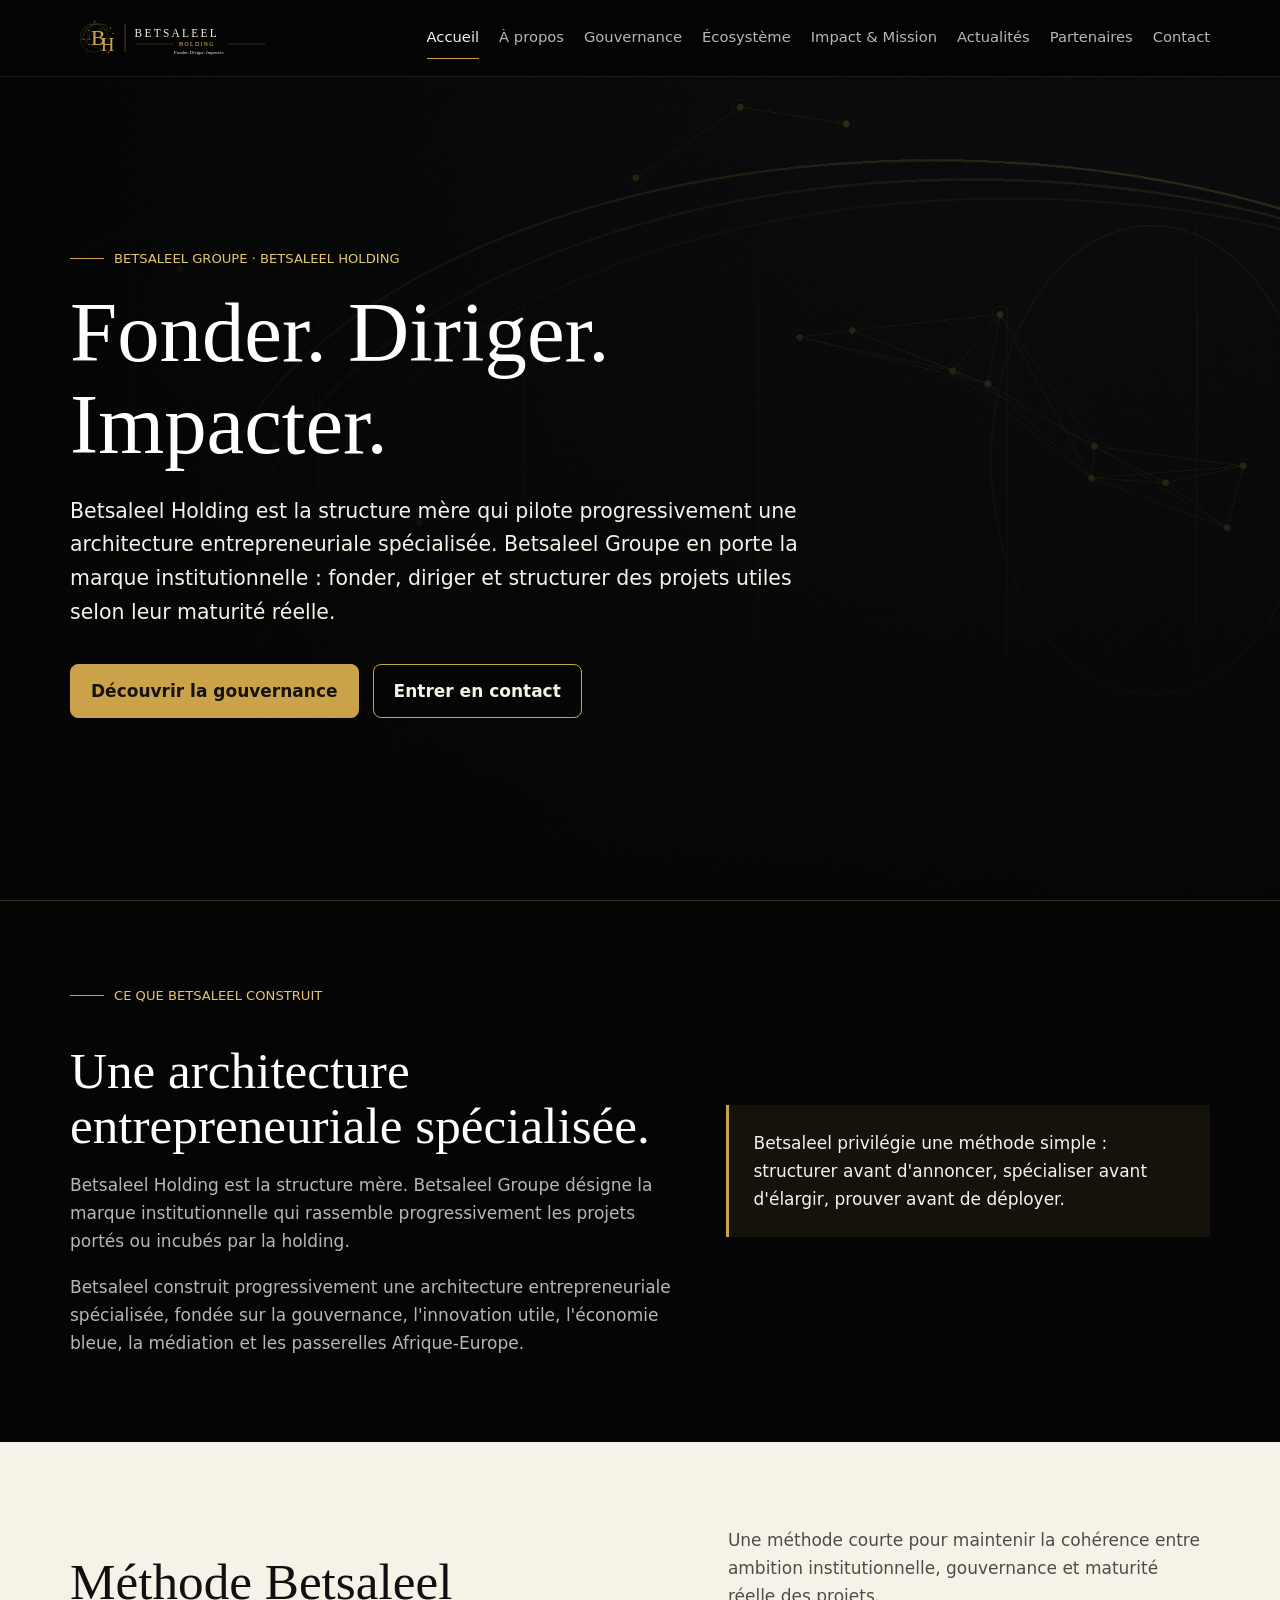
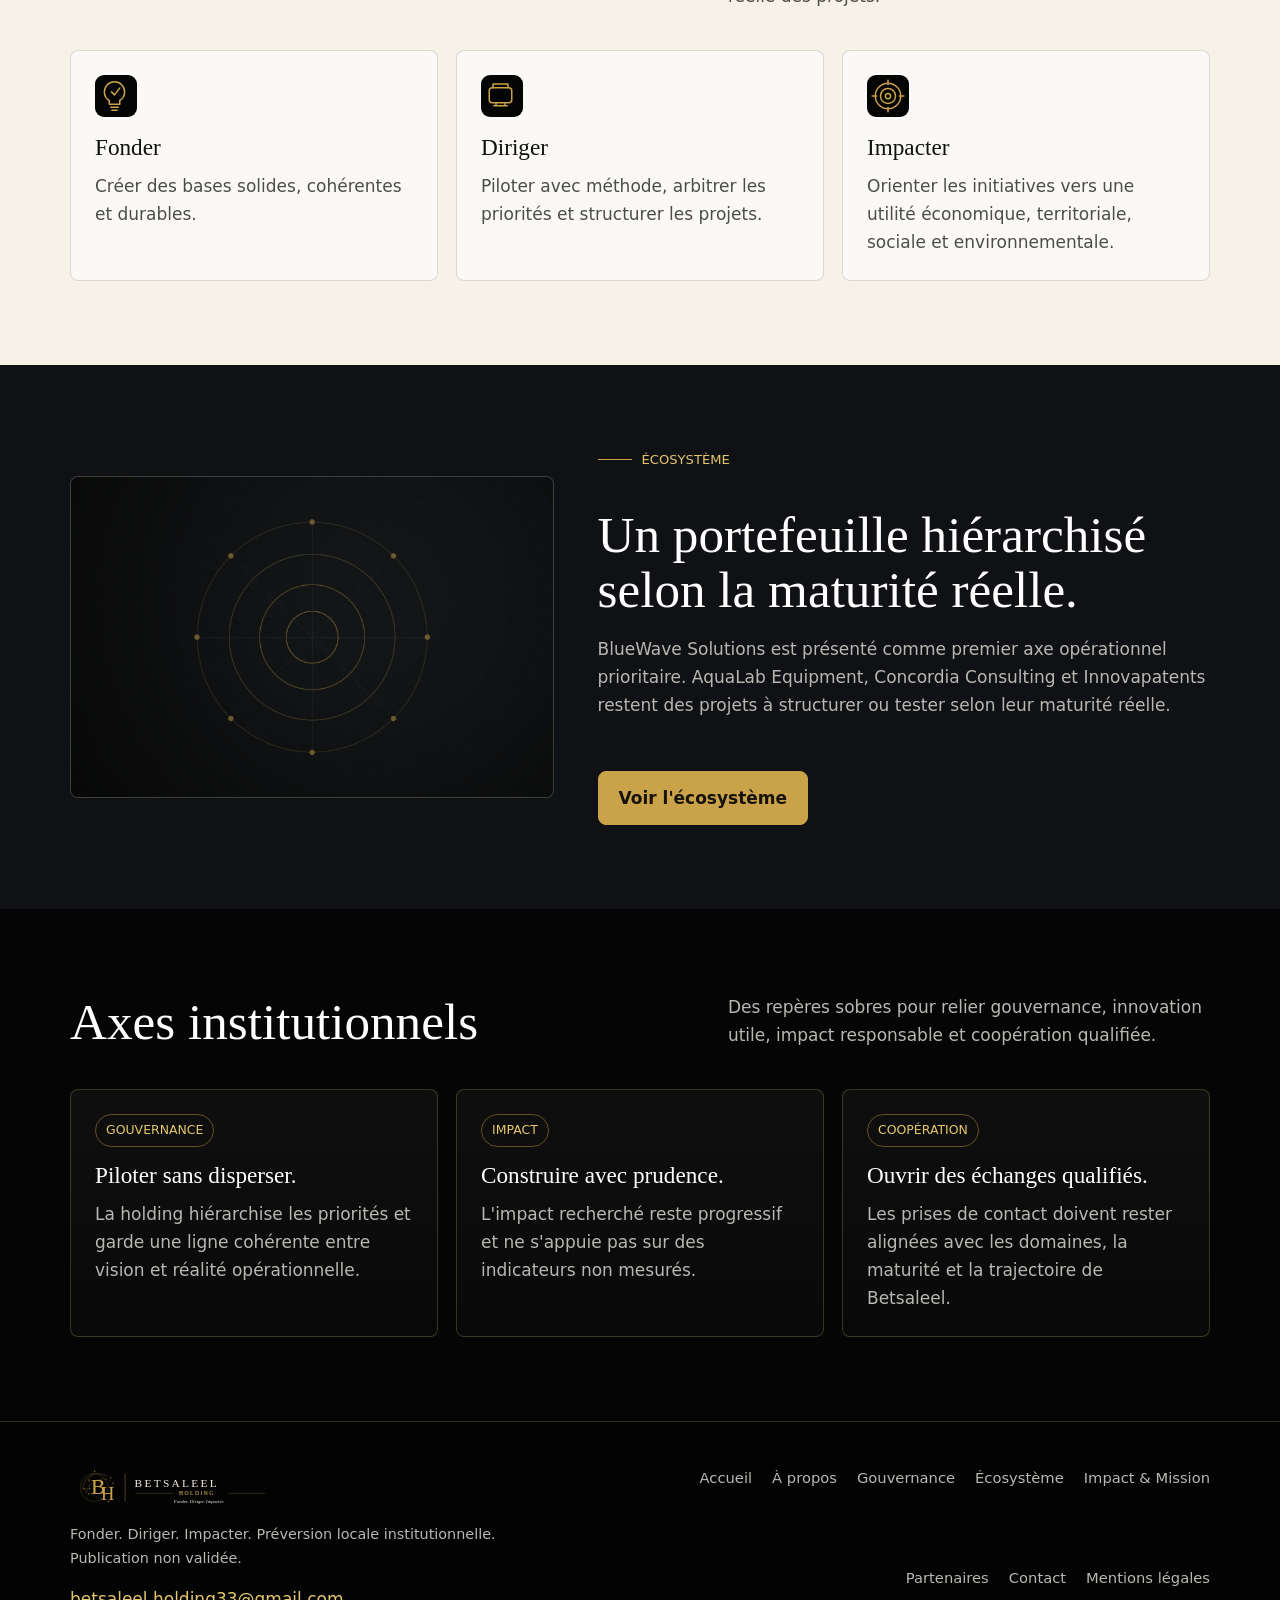
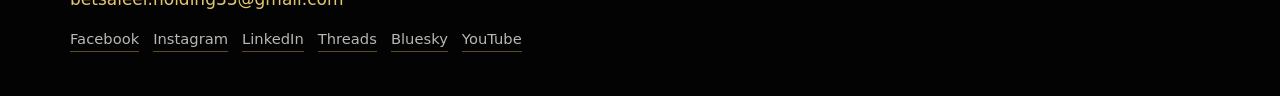
==== index.html @ 2a0a74dc "Enhance Betsaleel institutional method and governance" ====
<!doctype html>
<html lang="fr">
<head>
  <meta charset="utf-8">
  <meta name="viewport" content="width=device-width, initial-scale=1">
  <meta name="robots" content="noindex, nofollow">
  <meta name="description" content="Betsaleel Groupe est une architecture entrepreneuriale en structuration, portee par Betsaleel Holding, autour de l'innovation, de la gouvernance, de l'economie bleue et de l'impact durable.">
  <title>Betsaleel Groupe & Holding | Fonder. Diriger. Impacter.</title>
  <link rel="icon" href="favicon.ico" sizes="any">
  <link rel="icon" type="image/png" sizes="32x32" href="assets/img/brand/favicon-32.png">
  <link rel="icon" type="image/png" sizes="48x48" href="assets/img/brand/favicon-48.png">
  <link rel="apple-touch-icon" href="assets/img/brand/apple-touch-icon.png">
  <meta property="og:type" content="website">
  <meta property="og:title" content="Betsaleel Groupe & Holding | Fonder. Diriger. Impacter.">
  <meta property="og:description" content="Betsaleel Groupe est une architecture entrepreneuriale en structuration, portee par Betsaleel Holding, autour de l'innovation, de la gouvernance, de l'economie bleue et de l'impact durable.">
  <meta property="og:image" content="assets/img/brand/og-image-betsaleel.png">
  <link rel="stylesheet" href="assets/css/style.css">
</head>
<body>
  <header class="site-header">
    <div class="nav-shell">
      <a class="brand brand-image" href="index.html" aria-label="Accueil Betsaleel Holding">
        <img class="brand-logo" src="assets/img/brand/betsaleel-logo-horizontal.svg" alt="Betsaleel Holding">
      </a>
      <button class="nav-toggle" type="button" aria-expanded="false" aria-controls="site-nav" aria-label="Ouvrir la navigation"><span></span></button>
      <nav class="site-nav" id="site-nav" aria-label="Navigation principale">
        <a href="index.html" aria-current="page">Accueil</a>
        <a href="a-propos.html">À propos</a>
        <a href="gouvernance.html">Gouvernance</a>
        <a href="ecosysteme.html">Écosystème</a>
        <a href="impact-mission.html">Impact & Mission</a>
        <a href="actualites.html">Actualités</a>
        <a href="partenaires.html">Partenaires</a>
        <a href="contact.html">Contact</a>
      </nav>
    </div>
  </header>

  <main>
    <section class="hero" style="--hero-image: url('../img/betsaleel_hero_institutionnel.png');">
      <div class="hero-inner">
        <p class="eyebrow">Betsaleel Groupe · Betsaleel Holding</p>
        <h1>Fonder. Diriger. Impacter.</h1>
        <p class="lead">Betsaleel Holding est la structure mère qui pilote progressivement une architecture entrepreneuriale spécialisée. Betsaleel Groupe en porte la marque institutionnelle : fonder, diriger et structurer des projets utiles selon leur maturité réelle.</p>
        <div class="actions">
          <a class="button" href="gouvernance.html">Découvrir la gouvernance</a>
          <a class="button secondary" href="contact.html">Entrer en contact</a>
        </div>
      </div>
    </section>

    <section class="section">
      <div class="section-inner split">
        <div class="stack">
          <p class="eyebrow">Ce que Betsaleel construit</p>
          <h2>Une architecture entrepreneuriale spécialisée.</h2>
          <p class="muted">Betsaleel Holding est la structure mère. Betsaleel Groupe désigne la marque institutionnelle qui rassemble progressivement les projets portés ou incubés par la holding.</p>
          <p class="muted">Betsaleel construit progressivement une architecture entrepreneuriale spécialisée, fondée sur la gouvernance, l'innovation utile, l'économie bleue, la médiation et les passerelles Afrique-Europe.</p>
        </div>
        <div class="callout">
          <p>Betsaleel privilégie une méthode simple : structurer avant d'annoncer, spécialiser avant d'élargir, prouver avant de déployer.</p>
        </div>
      </div>
    </section>

    <section class="section light">
      <div class="section-inner">
        <div class="section-head">
          <h2>Méthode Betsaleel</h2>
          <p>Une méthode courte pour maintenir la cohérence entre ambition institutionnelle, gouvernance et maturité réelle des projets.</p>
        </div>
        <div class="grid three">
          <article class="card"><img class="icon" src="assets/img/icons/icone_innovation.svg" alt=""><h3>Fonder</h3><p class="muted">Créer des bases solides, cohérentes et durables.</p></article>
          <article class="card"><img class="icon" src="assets/img/icons/icone_holding_gouvernance.svg" alt=""><h3>Diriger</h3><p class="muted">Piloter avec méthode, arbitrer les priorités et structurer les projets.</p></article>
          <article class="card"><img class="icon" src="assets/img/icons/icone_impact.svg" alt=""><h3>Impacter</h3><p class="muted">Orienter les initiatives vers une utilité économique, territoriale, sociale et environnementale.</p></article>
        </div>
      </div>
    </section>

    <section class="section alt">
      <div class="section-inner split reverse">
        <div class="visual">
          <img src="assets/img/betsaleel_ecosysteme_abstrait_01.png" alt="Composition abstraite evoquant un ecosysteme de projets en structuration">
        </div>
        <div class="stack">
          <p class="eyebrow">Écosystème</p>
          <h2>Un portefeuille hiérarchisé selon la maturité réelle.</h2>
          <p class="muted">BlueWave Solutions est présenté comme premier axe opérationnel prioritaire. AquaLab Equipment, Concordia Consulting et Innovapatents restent des projets à structurer ou tester selon leur maturité réelle.</p>
          <div class="actions">
            <a class="button" href="ecosysteme.html">Voir l'écosystème</a>
          </div>
        </div>
      </div>
    </section>

    <section class="section">
      <div class="section-inner">
        <div class="section-head">
          <h2>Axes institutionnels</h2>
          <p>Des repères sobres pour relier gouvernance, innovation utile, impact responsable et coopération qualifiée.</p>
        </div>
        <div class="grid three">
          <article class="status-card">
            <span class="status">Gouvernance</span>
            <h3>Piloter sans disperser.</h3>
            <p class="muted">La holding hiérarchise les priorités et garde une ligne cohérente entre vision et réalité opérationnelle.</p>
          </article>
          <article class="status-card">
            <span class="status">Impact</span>
            <h3>Construire avec prudence.</h3>
            <p class="muted">L'impact recherché reste progressif et ne s'appuie pas sur des indicateurs non mesurés.</p>
          </article>
          <article class="status-card">
            <span class="status">Coopération</span>
            <h3>Ouvrir des échanges qualifiés.</h3>
            <p class="muted">Les prises de contact doivent rester alignées avec les domaines, la maturité et la trajectoire de Betsaleel.</p>
          </article>
        </div>
      </div>
    </section>
  </main>

  <footer class="site-footer">
    <div class="footer-inner">
      <div class="footer-identity">
        <div class="brand brand-image">
          <img class="brand-logo" src="assets/img/brand/betsaleel-logo-horizontal.svg" alt="Betsaleel Holding">
        </div>
        <p class="small">Fonder. Diriger. Impacter. Préversion locale institutionnelle. Publication non validée.</p>
        <p class="footer-email"><a href="mailto:betsaleel.holding33@gmail.com">betsaleel.holding33@gmail.com</a></p>
        <nav class="social-links" aria-label="Réseaux sociaux Betsaleel Holding">
          <a href="https://www.facebook.com/profile.php?id=61575906321228" target="_blank" rel="noopener noreferrer">Facebook</a>
          <a href="https://www.instagram.com/betsaleel.holding/" target="_blank" rel="noopener noreferrer">Instagram</a>
          <a href="https://www.linkedin.com/in/betsaleel-holding-5149a2362/" target="_blank" rel="noopener noreferrer">LinkedIn</a>
          <a href="https://www.threads.com/@betsaleel.holding" target="_blank" rel="noopener noreferrer">Threads</a>
          <a href="https://bsky.app/profile/betsaleelholding33.bsky.social" target="_blank" rel="noopener noreferrer">Bluesky</a>
          <a href="https://www.youtube.com/@BETSALEELHOLDING" target="_blank" rel="noopener noreferrer">YouTube</a>
        </nav>
      </div>
      <nav class="footer-links" aria-label="Navigation de pied de page">
        <a href="index.html">Accueil</a>
        <a href="a-propos.html">À propos</a>
        <a href="gouvernance.html">Gouvernance</a>
        <a href="ecosysteme.html">Écosystème</a>
        <a href="impact-mission.html">Impact & Mission</a>
        <a href="partenaires.html">Partenaires</a>
        <a href="contact.html">Contact</a>
        <a href="mentions-legales.html">Mentions légales</a>
      </nav>
    </div>
  </footer>
  <script src="assets/js/main.js"></script>
</body>
</html>
---- assets/css/style.css ----
:root {
  --black: #050505;
  --graphite: #101114;
  --graphite-soft: #17191d;
  --gold: #c9a24a;
  --gold-light: #e3c66d;
  --ivory: #f7f2e8;
  --white: #ffffff;
  --silver: #b7b8b2;
  --sand: #d8c79a;
  --blue-night: #0e1a2a;
  --blue-sea: #12314a;
  --line: rgba(227, 198, 109, 0.22);
  --max: 1180px;
  --radius: 8px;
}

*,
*::before,
*::after {
  box-sizing: border-box;
}

html {
  scroll-behavior: smooth;
  width: 100%;
  max-width: 100%;
}

body {
  margin: 0;
  width: 100%;
  max-width: 100%;
  background: var(--black);
  color: var(--ivory);
  font-family: Inter, ui-sans-serif, system-ui, -apple-system, BlinkMacSystemFont, "Segoe UI", sans-serif;
  font-size: 17px;
  line-height: 1.65;
}

img {
  display: block;
  max-width: 100%;
}

a {
  color: inherit;
  text-decoration: none;
}

a:focus-visible,
button:focus-visible {
  outline: 2px solid var(--gold-light);
  outline-offset: 4px;
}

.site-header {
  position: sticky;
  top: 0;
  z-index: 20;
  border-bottom: 1px solid rgba(247, 242, 232, 0.1);
  background: rgba(5, 5, 5, 0.9);
  backdrop-filter: blur(18px);
}

.nav-shell {
  width: min(var(--max), 100%);
  min-height: 76px;
  margin: 0 auto;
  padding-inline: 20px;
  display: flex;
  align-items: center;
  justify-content: space-between;
  gap: 22px;
}

.brand {
  display: inline-flex;
  align-items: center;
  gap: 10px;
  min-width: 178px;
}

.brand-image {
  min-width: 210px;
}

.brand-logo {
  width: min(228px, 52vw);
  height: auto;
  max-height: 58px;
  object-fit: contain;
}

.brand strong {
  font-family: Georgia, "Times New Roman", serif;
  color: var(--white);
  font-size: 1.18rem;
  line-height: 1.1;
}

.brand span {
  color: var(--gold-light);
  font-size: 0.72rem;
  letter-spacing: 0;
  text-transform: uppercase;
}

.site-nav {
  display: flex;
  align-items: center;
  justify-content: flex-end;
  gap: 20px;
  min-width: 0;
  color: var(--silver);
  font-size: 0.92rem;
}

.site-nav a {
  padding: 8px 0;
  border-bottom: 1px solid transparent;
}

.site-nav a:hover,
.site-nav a[aria-current="page"] {
  color: var(--ivory);
  border-color: var(--gold);
}

.nav-toggle {
  display: none;
  width: 42px;
  height: 42px;
  border: 1px solid var(--line);
  border-radius: var(--radius);
  background: var(--graphite);
  color: var(--ivory);
  cursor: pointer;
}

.nav-toggle span,
.nav-toggle::before,
.nav-toggle::after {
  content: "";
  display: block;
  width: 18px;
  height: 2px;
  margin: 4px auto;
  background: var(--gold-light);
}

.hero {
  position: relative;
  min-height: calc(100svh - 76px);
  display: grid;
  align-items: center;
  overflow: hidden;
  border-bottom: 1px solid var(--line);
}

.hero::before {
  content: "";
  position: absolute;
  inset: 0;
  background:
    linear-gradient(90deg, rgba(5, 5, 5, 0.92), rgba(5, 5, 5, 0.58), rgba(5, 5, 5, 0.28)),
    linear-gradient(180deg, rgba(5, 5, 5, 0.2), rgba(5, 5, 5, 0.88)),
    var(--hero-image, none) center / cover no-repeat;
}

.hero-inner,
.page-hero-inner,
.section-inner {
  width: min(var(--max), 100%);
  margin: 0 auto;
  padding-inline: 20px;
  min-width: 0;
}

.hero-inner {
  position: relative;
  z-index: 1;
  padding: 84px 20px 104px;
}

.eyebrow {
  display: inline-flex;
  align-items: center;
  gap: 10px;
  margin: 0 0 18px;
  color: var(--gold-light);
  font-size: 0.82rem;
  text-transform: uppercase;
}

.eyebrow::before {
  content: "";
  width: 34px;
  height: 1px;
  background: var(--gold);
}

h1,
h2,
h3 {
  margin: 0;
  font-family: Georgia, "Times New Roman", serif;
  font-weight: 500;
  line-height: 1.08;
  color: var(--white);
  overflow-wrap: break-word;
}

h1 {
  max-width: 850px;
  font-size: clamp(2.6rem, 7vw, 5.3rem);
}

h2 {
  font-size: clamp(2rem, 4vw, 3.3rem);
}

h3 {
  font-size: 1.45rem;
}

p {
  margin: 0;
  overflow-wrap: break-word;
}

.lead {
  max-width: 760px;
  margin-top: 24px;
  color: var(--ivory);
  font-size: clamp(1.06rem, 2vw, 1.28rem);
}

.muted {
  color: var(--silver);
}

.actions {
  display: flex;
  flex-wrap: wrap;
  gap: 14px;
  margin-top: 34px;
  min-width: 0;
  max-width: 100%;
}

.button {
  display: inline-flex;
  align-items: center;
  justify-content: center;
  min-height: 48px;
  padding: 12px 20px;
  border: 1px solid var(--gold);
  border-radius: var(--radius);
  background: var(--gold);
  color: #17130a;
  font-weight: 700;
  text-align: center;
  overflow-wrap: anywhere;
  transition: background-color 180ms ease, border-color 180ms ease, color 180ms ease, transform 180ms ease;
}

.button.secondary {
  background: rgba(5, 5, 5, 0.42);
  color: var(--ivory);
}

.button:hover {
  border-color: var(--gold-light);
  background: var(--gold-light);
  color: #17130a;
  transform: translateY(-1px);
}

.page-hero {
  position: relative;
  overflow: hidden;
  border-bottom: 1px solid var(--line);
  background:
    linear-gradient(120deg, rgba(5, 5, 5, 0.95), rgba(14, 26, 42, 0.78)),
    var(--page-image, url("../img/betsaleel_texture_noir_or.png")) center / cover no-repeat;
}

.page-hero-inner {
  padding: 88px 20px 74px;
}

.page-hero .lead {
  max-width: 840px;
}

.section {
  padding: 84px 0;
}

.section.alt {
  background: var(--graphite);
}

.section.light {
  background: var(--ivory);
  color: #161616;
}

.section.light h2,
.section.light h3 {
  color: #101010;
}

.section.light .muted {
  color: #4d4d48;
}

.section-head {
  display: grid;
  grid-template-columns: minmax(0, 0.9fr) minmax(260px, 0.7fr);
  gap: 38px;
  align-items: end;
  margin-bottom: 40px;
  min-width: 0;
}

.section-head p {
  color: var(--silver);
}

.section.light .section-head p {
  color: #4d4d48;
}

.grid {
  display: grid;
  gap: 18px;
  min-width: 0;
}

.grid.three {
  grid-template-columns: repeat(3, minmax(0, 1fr));
}

.grid.two {
  grid-template-columns: repeat(2, minmax(0, 1fr));
}

.card,
.status-card {
  min-height: 100%;
  min-width: 0;
  border: 1px solid var(--line);
  border-radius: var(--radius);
  background: linear-gradient(180deg, rgba(255, 255, 255, 0.045), rgba(255, 255, 255, 0.018));
  padding: 24px;
  transition: border-color 180ms ease, transform 180ms ease, background-color 180ms ease;
}

.card:hover,
.status-card:hover {
  border-color: rgba(227, 198, 109, 0.42);
  transform: translateY(-2px);
}

.section.light .card,
.section.light .status-card {
  border-color: rgba(16, 16, 16, 0.14);
  background: rgba(255, 255, 255, 0.55);
}

.card img.icon {
  width: 42px;
  height: 42px;
  margin-bottom: 18px;
}

.card h3,
.status-card h3 {
  margin-bottom: 12px;
}

.status {
  display: inline-flex;
  width: fit-content;
  margin-bottom: 16px;
  padding: 5px 10px;
  border: 1px solid rgba(201, 162, 74, 0.45);
  border-radius: 999px;
  color: var(--gold-light);
  font-size: 0.78rem;
  text-transform: uppercase;
}

.section.light .status {
  color: #5c4613;
  background: rgba(201, 162, 74, 0.14);
}

.split {
  display: grid;
  grid-template-columns: minmax(0, 0.95fr) minmax(320px, 0.75fr);
  gap: 44px;
  align-items: center;
  min-width: 0;
}

.split.reverse {
  grid-template-columns: minmax(320px, 0.75fr) minmax(0, 0.95fr);
}

.visual {
  overflow: hidden;
  min-width: 0;
  border: 1px solid var(--line);
  border-radius: var(--radius);
  background: var(--blue-night);
}

.visual img {
  width: 100%;
  min-height: 320px;
  object-fit: cover;
}

.stack {
  display: grid;
  gap: 18px;
  min-width: 0;
}

.list {
  display: grid;
  gap: 14px;
  margin: 24px 0 0;
  padding: 0;
  list-style: none;
}

.list li {
  position: relative;
  padding-left: 24px;
  color: var(--silver);
}

.section.light .list li {
  color: #4d4d48;
}

.list li::before {
  content: "";
  position: absolute;
  top: 0.72em;
  left: 0;
  width: 8px;
  height: 8px;
  border: 1px solid var(--gold);
  transform: rotate(45deg);
}

.process {
  display: flex;
  flex-wrap: wrap;
  gap: 10px;
  margin: 18px 0 0;
  padding: 0;
  list-style: none;
  counter-reset: process;
}

.process li {
  counter-increment: process;
  display: inline-flex;
  align-items: center;
  gap: 9px;
  min-width: 0;
  padding: 8px 12px;
  border: 1px solid var(--line);
  border-radius: var(--radius);
  color: var(--ivory);
  background: rgba(255, 255, 255, 0.035);
  font-size: 0.92rem;
}

.process li::before {
  content: counter(process, decimal-leading-zero);
  color: var(--gold-light);
  font-size: 0.72rem;
}

.section.light .process li {
  border-color: rgba(16, 16, 16, 0.14);
  color: #161616;
  background: rgba(255, 255, 255, 0.55);
}

.callout {
  min-width: 0;
  border-left: 3px solid var(--gold);
  background: rgba(201, 162, 74, 0.08);
  padding: 24px;
}

.site-footer {
  border-top: 1px solid var(--line);
  background: #030303;
}

.footer-inner {
  width: min(var(--max), 100%);
  margin: 0 auto;
  padding: 44px 20px;
  display: grid;
  grid-template-columns: minmax(280px, 0.82fr) minmax(260px, 1fr);
  gap: 32px;
}

.footer-identity {
  display: grid;
  gap: 14px;
  min-width: 0;
}

.footer-email a {
  color: var(--gold-light);
  overflow-wrap: anywhere;
}

.footer-links {
  display: flex;
  flex-wrap: wrap;
  gap: 14px 20px;
  justify-content: flex-end;
  min-width: 0;
  color: var(--silver);
  font-size: 0.92rem;
}

.footer-links a:hover {
  color: var(--gold-light);
}

.social-links,
.social-panel {
  display: flex;
  flex-wrap: wrap;
  gap: 10px 14px;
  min-width: 0;
  max-width: 100%;
}

.social-links a,
.social-panel a {
  border-bottom: 1px solid rgba(201, 162, 74, 0.45);
  color: var(--silver);
  font-size: 0.92rem;
}

.social-links a:hover,
.social-panel a:hover {
  color: var(--gold-light);
  border-color: var(--gold-light);
}

.social-panel {
  padding-top: 4px;
}

.social-panel a {
  padding: 8px 0;
}

.legal-content {
  display: grid;
  gap: 18px;
  min-width: 0;
}

.legal-content h2 {
  font-size: clamp(1.45rem, 2vw, 2rem);
  margin-bottom: 12px;
}

.legal-content a {
  color: #5c4613;
  text-decoration: underline;
  text-underline-offset: 4px;
  overflow-wrap: anywhere;
}

.small {
  color: var(--silver);
  font-size: 0.9rem;
}

@media (max-width: 980px) {
  .nav-toggle {
    display: block;
  }

  .site-nav {
    position: absolute;
    top: 76px;
    left: 0;
    right: 0;
    display: none;
    flex-direction: column;
    align-items: flex-start;
    gap: 0;
    padding: 12px 20px 22px;
    border-bottom: 1px solid var(--line);
    background: rgba(5, 5, 5, 0.98);
  }

  .site-nav.is-open {
    display: flex;
  }

  .site-nav a {
    width: 100%;
    padding: 11px 0;
  }

  .section-head,
  .split,
  .split.reverse,
  .footer-inner {
    grid-template-columns: 1fr;
  }

  .footer-links {
    justify-content: flex-start;
  }

  .grid.three,
  .grid.two {
    grid-template-columns: repeat(2, minmax(0, 1fr));
  }
}

@media (max-width: 640px) {
  body {
    font-size: 16px;
  }

  .nav-shell,
  .hero-inner,
  .page-hero-inner,
  .section-inner,
  .footer-inner {
    width: 100%;
    padding-inline: 14px;
  }

  .hero {
    min-height: auto;
  }

  .hero-inner {
    padding: 72px 14px 84px;
  }

  .page-hero-inner {
    padding: 62px 14px;
  }

  .section {
    padding: 58px 0;
  }

  .grid.three,
  .grid.two {
    grid-template-columns: 1fr;
  }

  .button {
    width: 100%;
    max-width: 100%;
  }

  .brand-image {
    min-width: 0;
  }

  .brand-logo {
    width: min(198px, 58vw);
  }

  .visual img {
    min-height: 230px;
  }
}
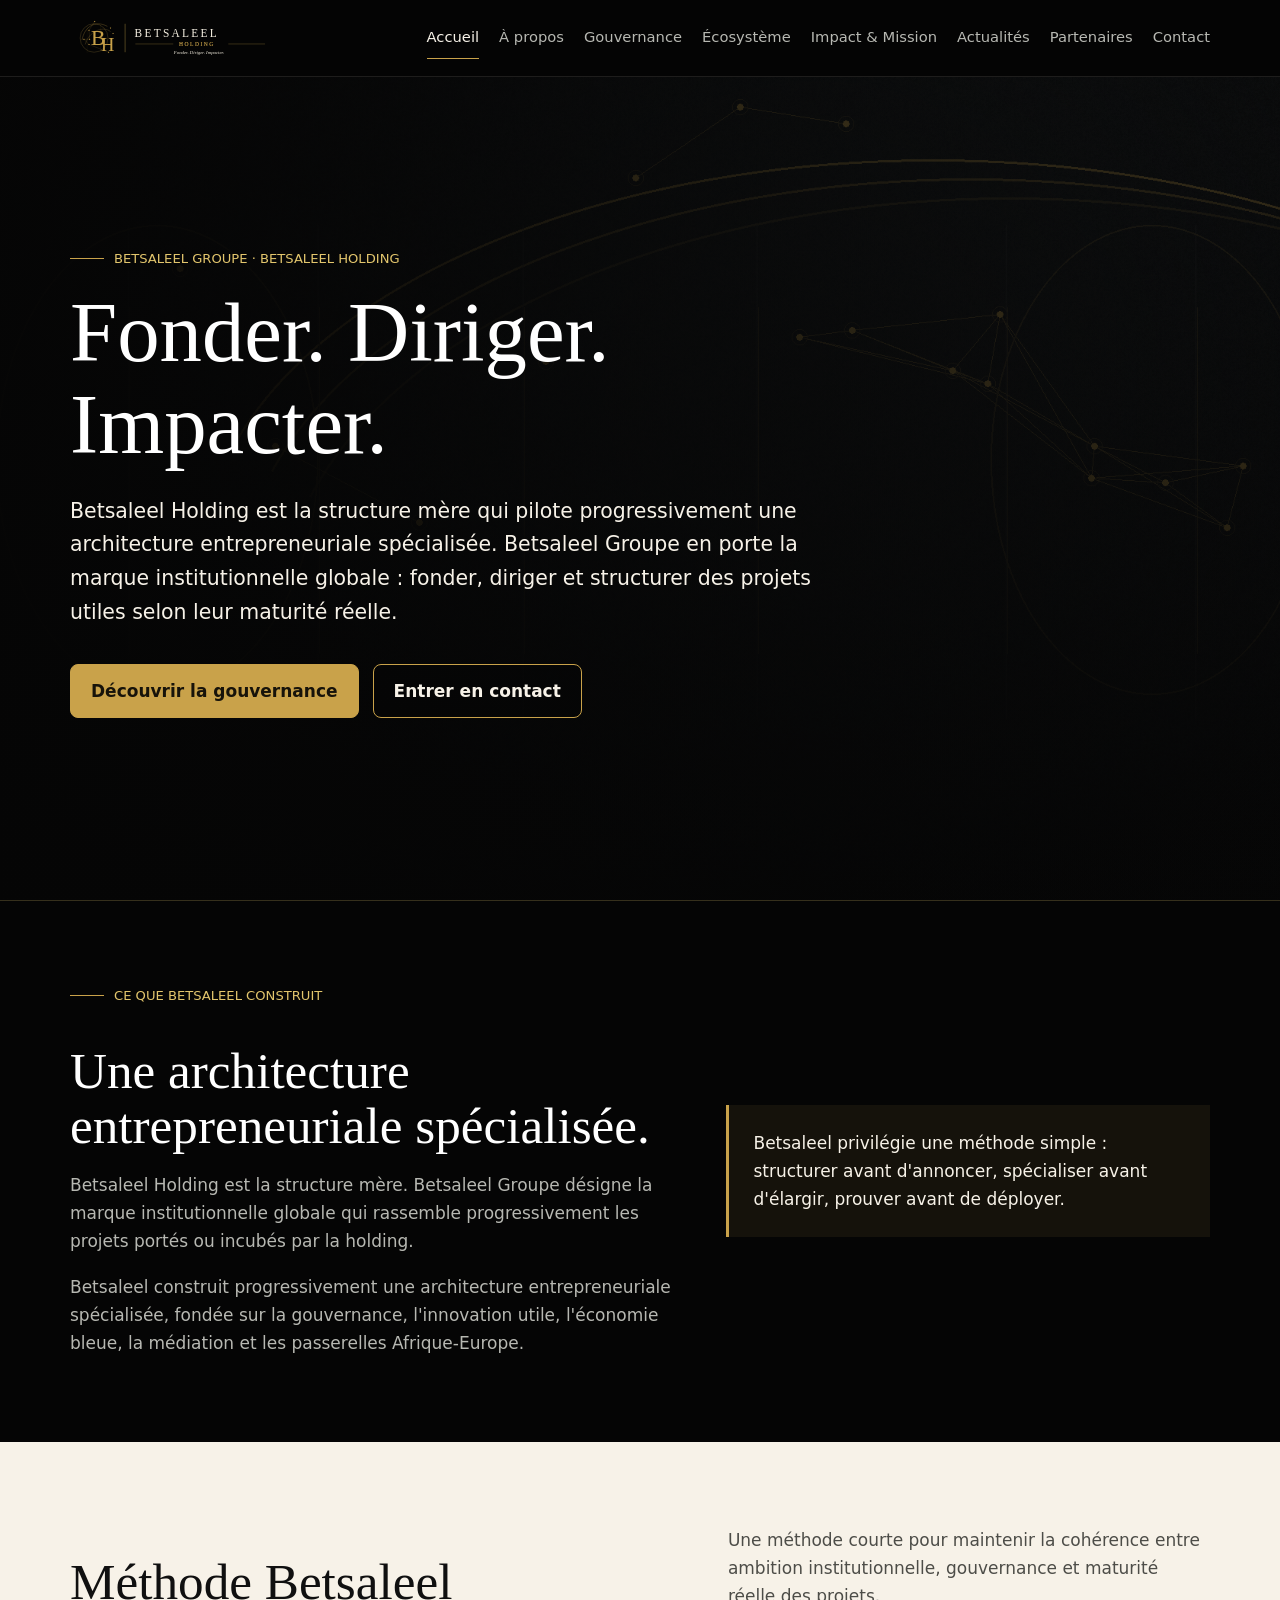
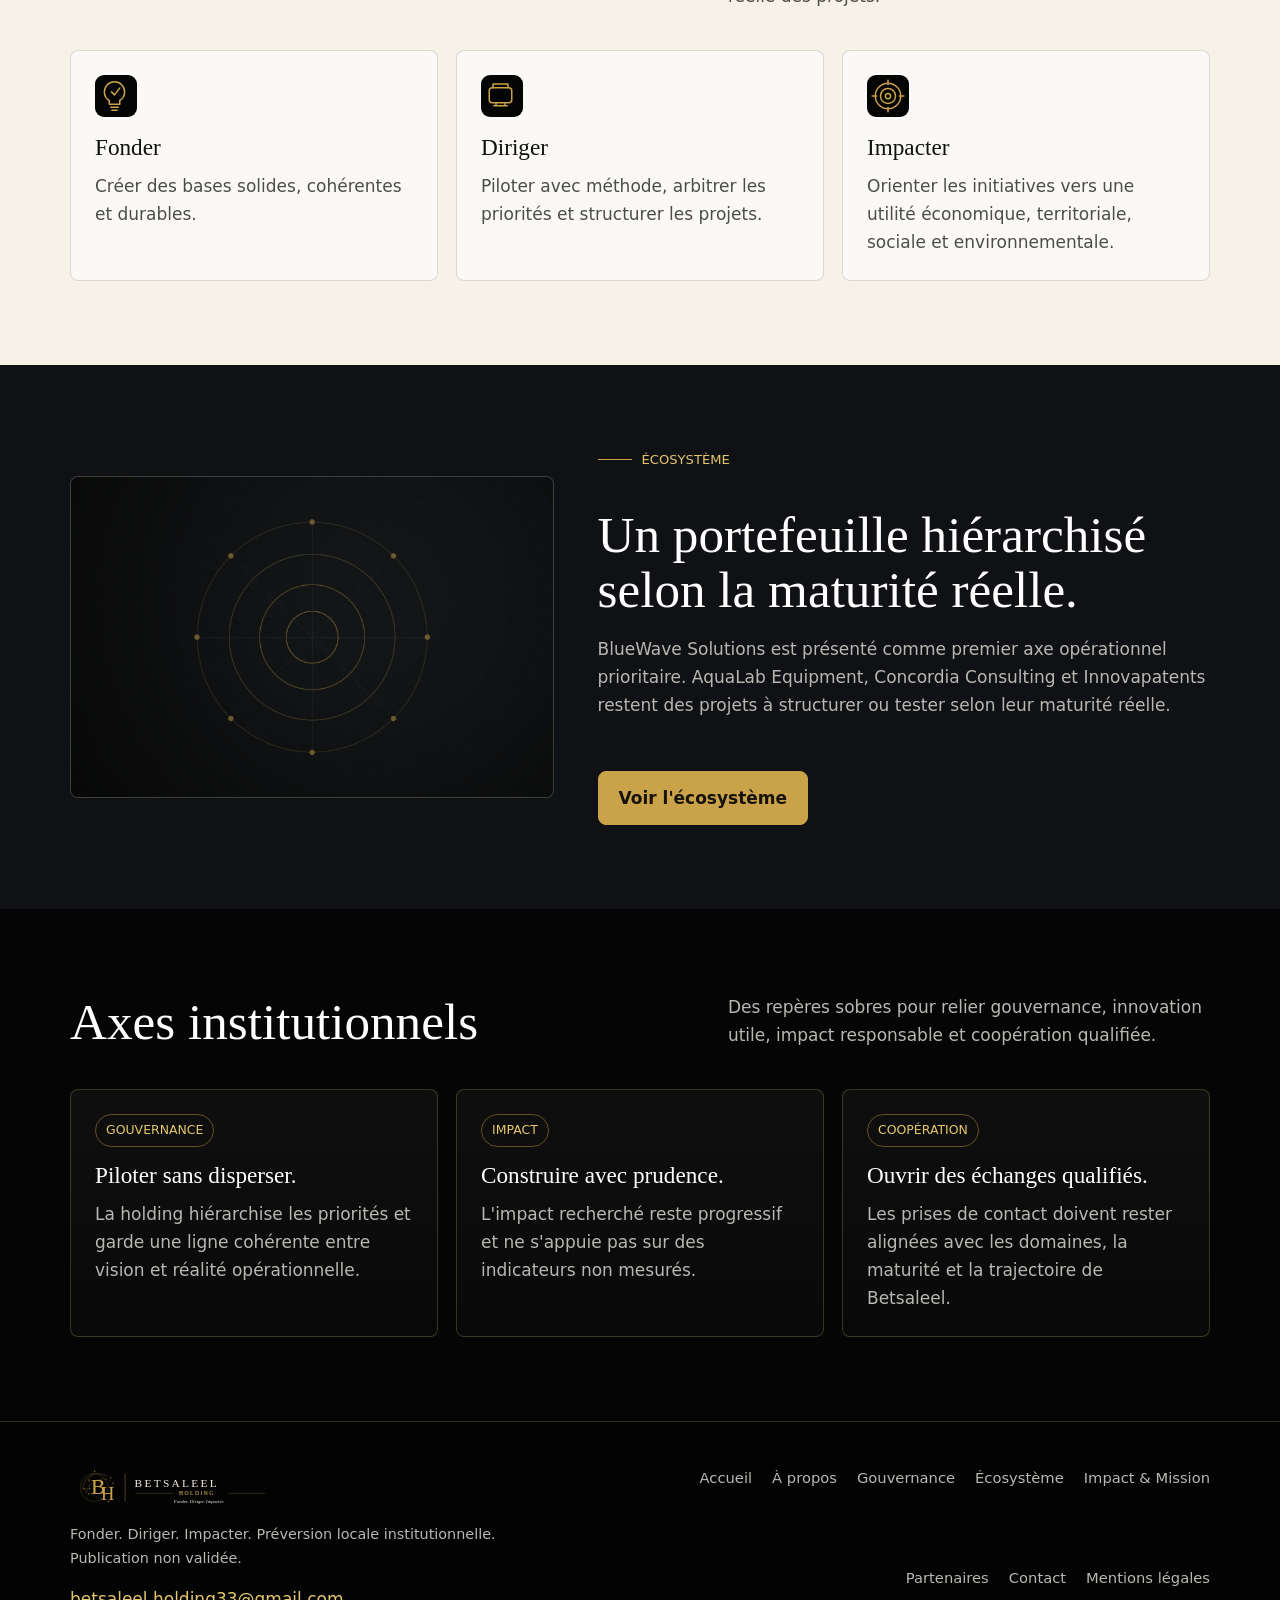
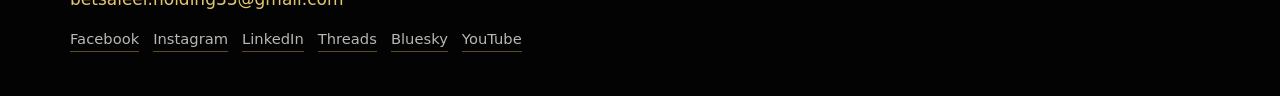
==== commit 4d725d92: "Align Betsaleel global institutional brand wording" ====
--- a/index.html
+++ b/index.html
@@ -41,7 +41,7 @@
       <div class="hero-inner">
         <p class="eyebrow">Betsaleel Groupe · Betsaleel Holding</p>
         <h1>Fonder. Diriger. Impacter.</h1>
-        <p class="lead">Betsaleel Holding est la structure mère qui pilote progressivement une architecture entrepreneuriale spécialisée. Betsaleel Groupe en porte la marque institutionnelle : fonder, diriger et structurer des projets utiles selon leur maturité réelle.</p>
+        <p class="lead">Betsaleel Holding est la structure mère qui pilote progressivement une architecture entrepreneuriale spécialisée. Betsaleel Groupe en porte la marque institutionnelle globale : fonder, diriger et structurer des projets utiles selon leur maturité réelle.</p>
         <div class="actions">
           <a class="button" href="gouvernance.html">Découvrir la gouvernance</a>
           <a class="button secondary" href="contact.html">Entrer en contact</a>
@@ -54,7 +54,7 @@
         <div class="stack">
           <p class="eyebrow">Ce que Betsaleel construit</p>
           <h2>Une architecture entrepreneuriale spécialisée.</h2>
-          <p class="muted">Betsaleel Holding est la structure mère. Betsaleel Groupe désigne la marque institutionnelle qui rassemble progressivement les projets portés ou incubés par la holding.</p>
+          <p class="muted">Betsaleel Holding est la structure mère. Betsaleel Groupe désigne la marque institutionnelle globale qui rassemble progressivement les projets portés ou incubés par la holding.</p>
           <p class="muted">Betsaleel construit progressivement une architecture entrepreneuriale spécialisée, fondée sur la gouvernance, l'innovation utile, l'économie bleue, la médiation et les passerelles Afrique-Europe.</p>
         </div>
         <div class="callout">
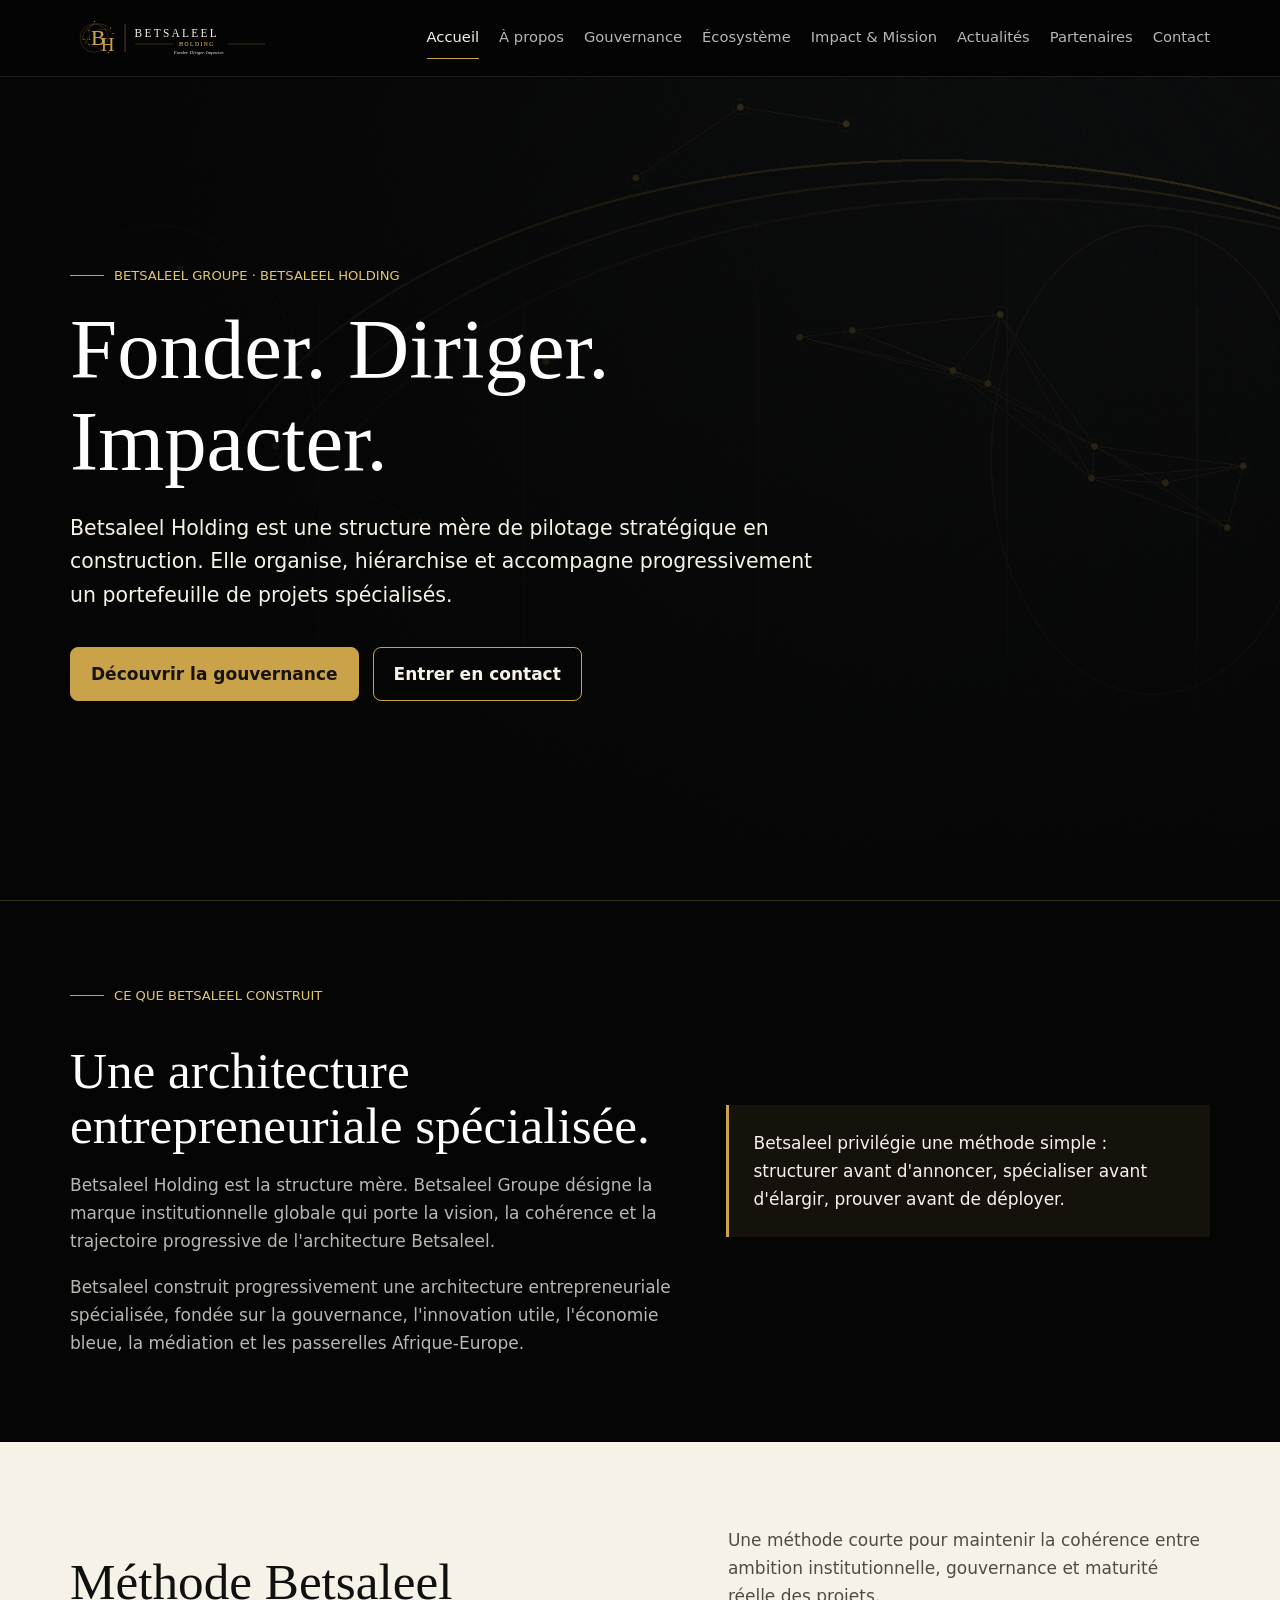
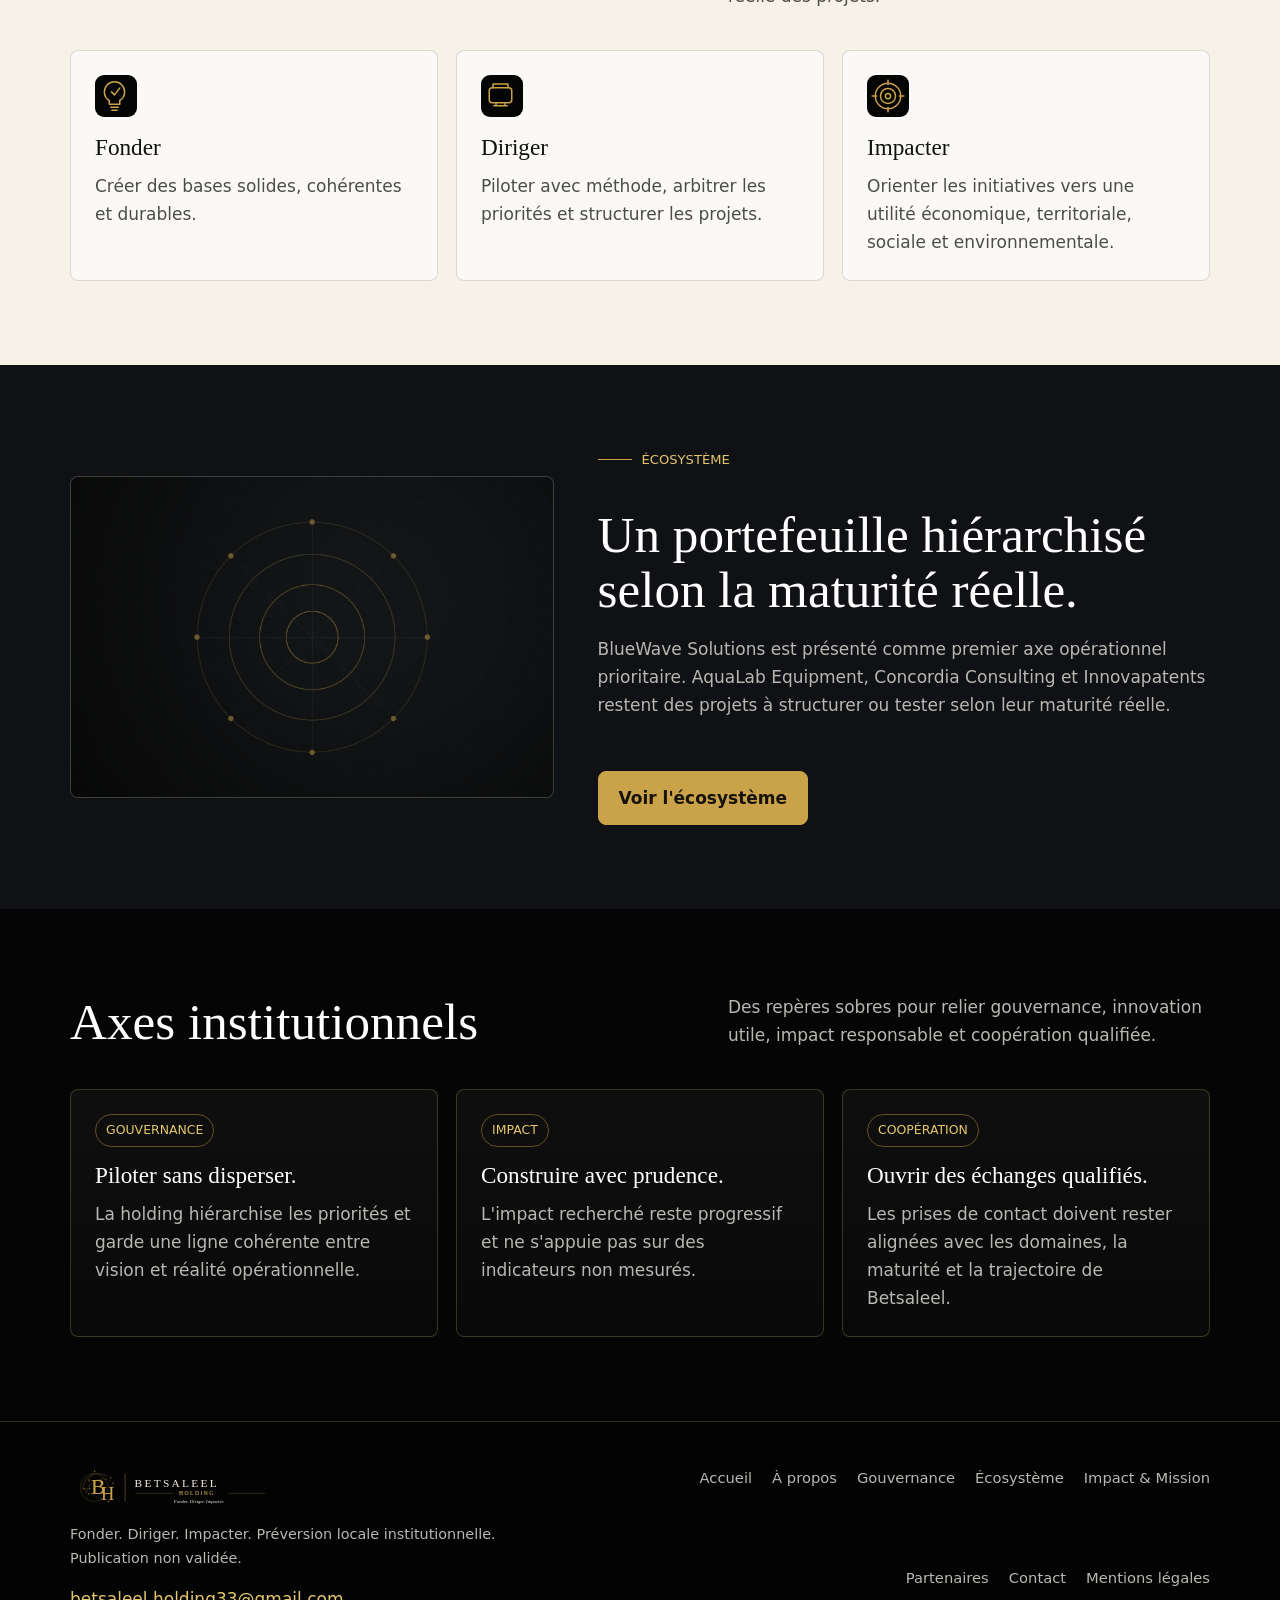
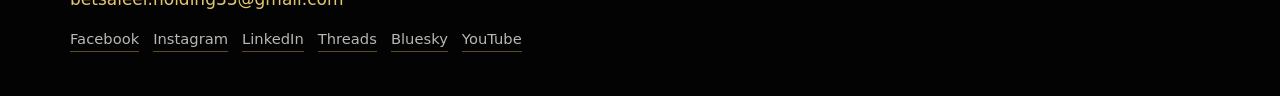
==== commit 3ed9398b: "Refine Betsaleel holding doctrine and public portfolio" ====
--- a/index.html
+++ b/index.html
@@ -41,7 +41,7 @@
       <div class="hero-inner">
         <p class="eyebrow">Betsaleel Groupe · Betsaleel Holding</p>
         <h1>Fonder. Diriger. Impacter.</h1>
-        <p class="lead">Betsaleel Holding est la structure mère qui pilote progressivement une architecture entrepreneuriale spécialisée. Betsaleel Groupe en porte la marque institutionnelle globale : fonder, diriger et structurer des projets utiles selon leur maturité réelle.</p>
+        <p class="lead">Betsaleel Holding est une structure mère de pilotage stratégique en construction. Elle organise, hiérarchise et accompagne progressivement un portefeuille de projets spécialisés.</p>
         <div class="actions">
           <a class="button" href="gouvernance.html">Découvrir la gouvernance</a>
           <a class="button secondary" href="contact.html">Entrer en contact</a>
@@ -54,7 +54,7 @@
         <div class="stack">
           <p class="eyebrow">Ce que Betsaleel construit</p>
           <h2>Une architecture entrepreneuriale spécialisée.</h2>
-          <p class="muted">Betsaleel Holding est la structure mère. Betsaleel Groupe désigne la marque institutionnelle globale qui rassemble progressivement les projets portés ou incubés par la holding.</p>
+          <p class="muted">Betsaleel Holding est la structure mère. Betsaleel Groupe désigne la marque institutionnelle globale qui porte la vision, la cohérence et la trajectoire progressive de l'architecture Betsaleel.</p>
           <p class="muted">Betsaleel construit progressivement une architecture entrepreneuriale spécialisée, fondée sur la gouvernance, l'innovation utile, l'économie bleue, la médiation et les passerelles Afrique-Europe.</p>
         </div>
         <div class="callout">
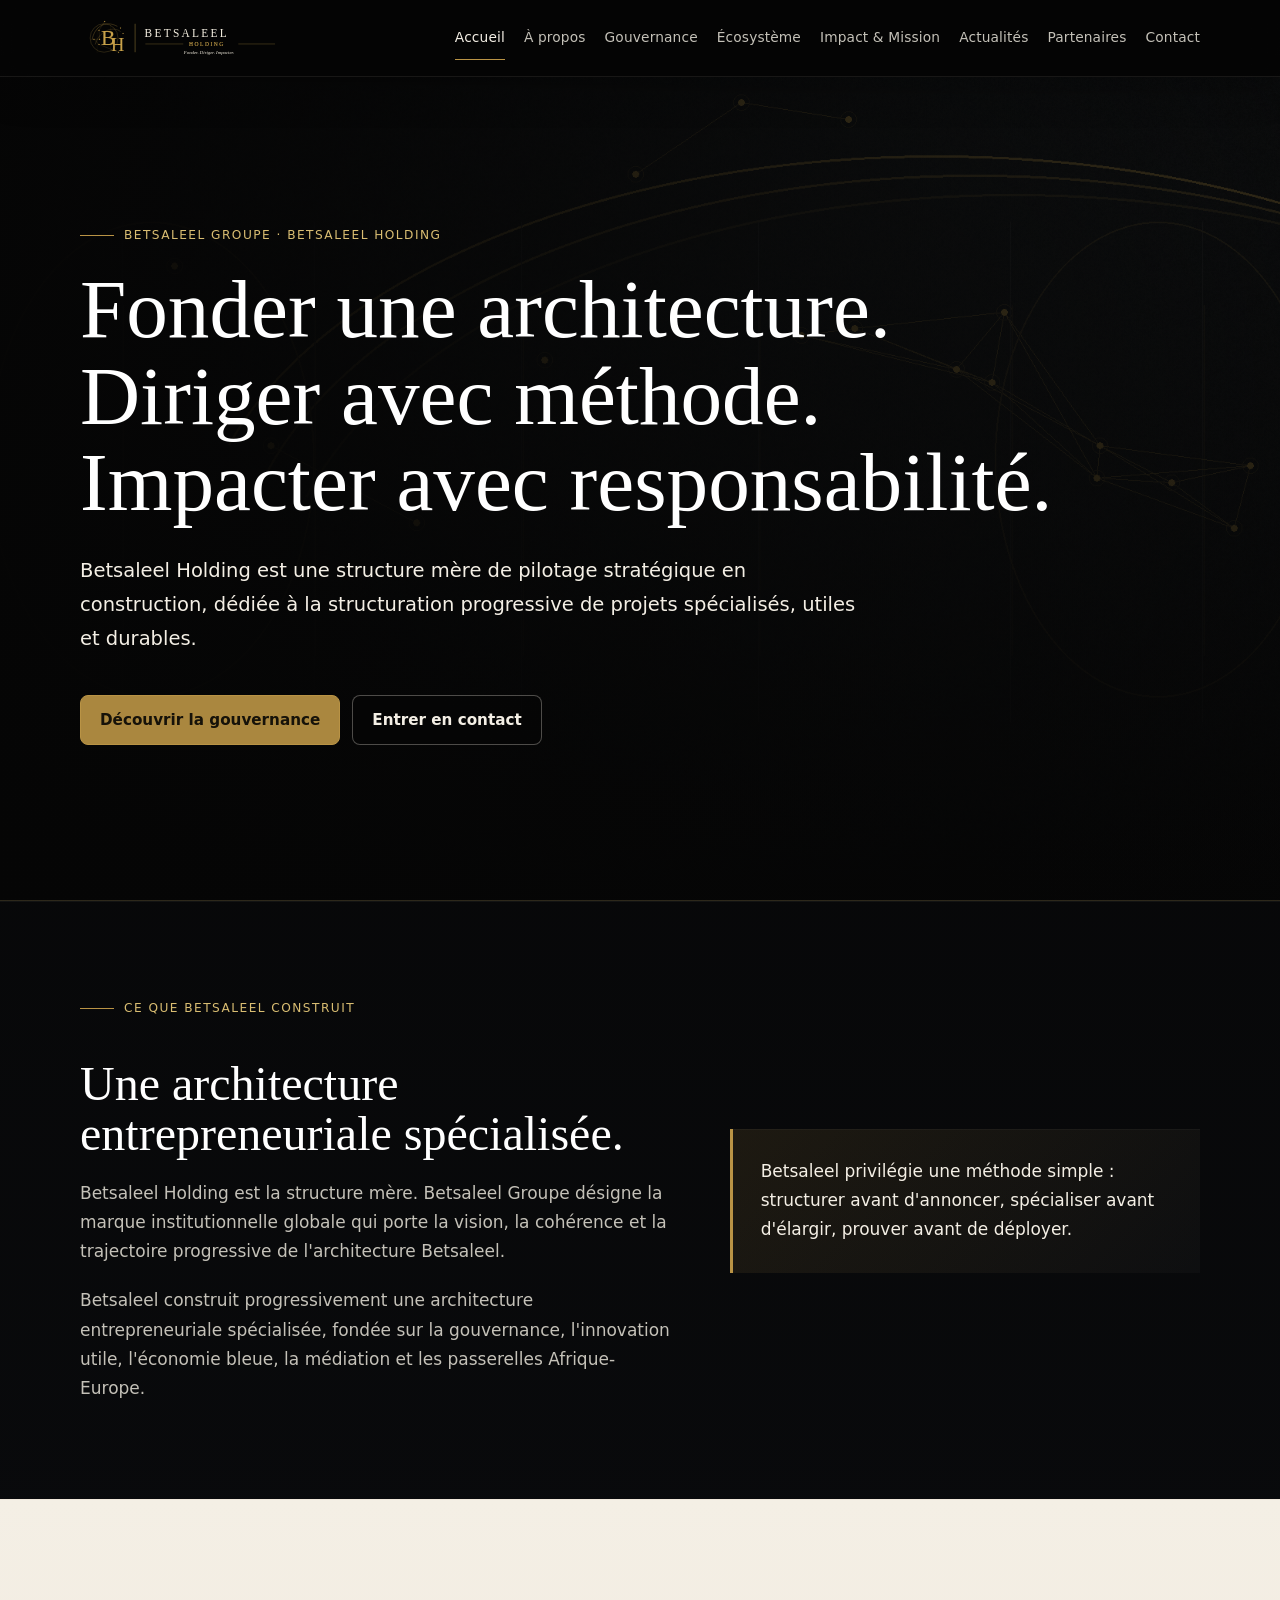
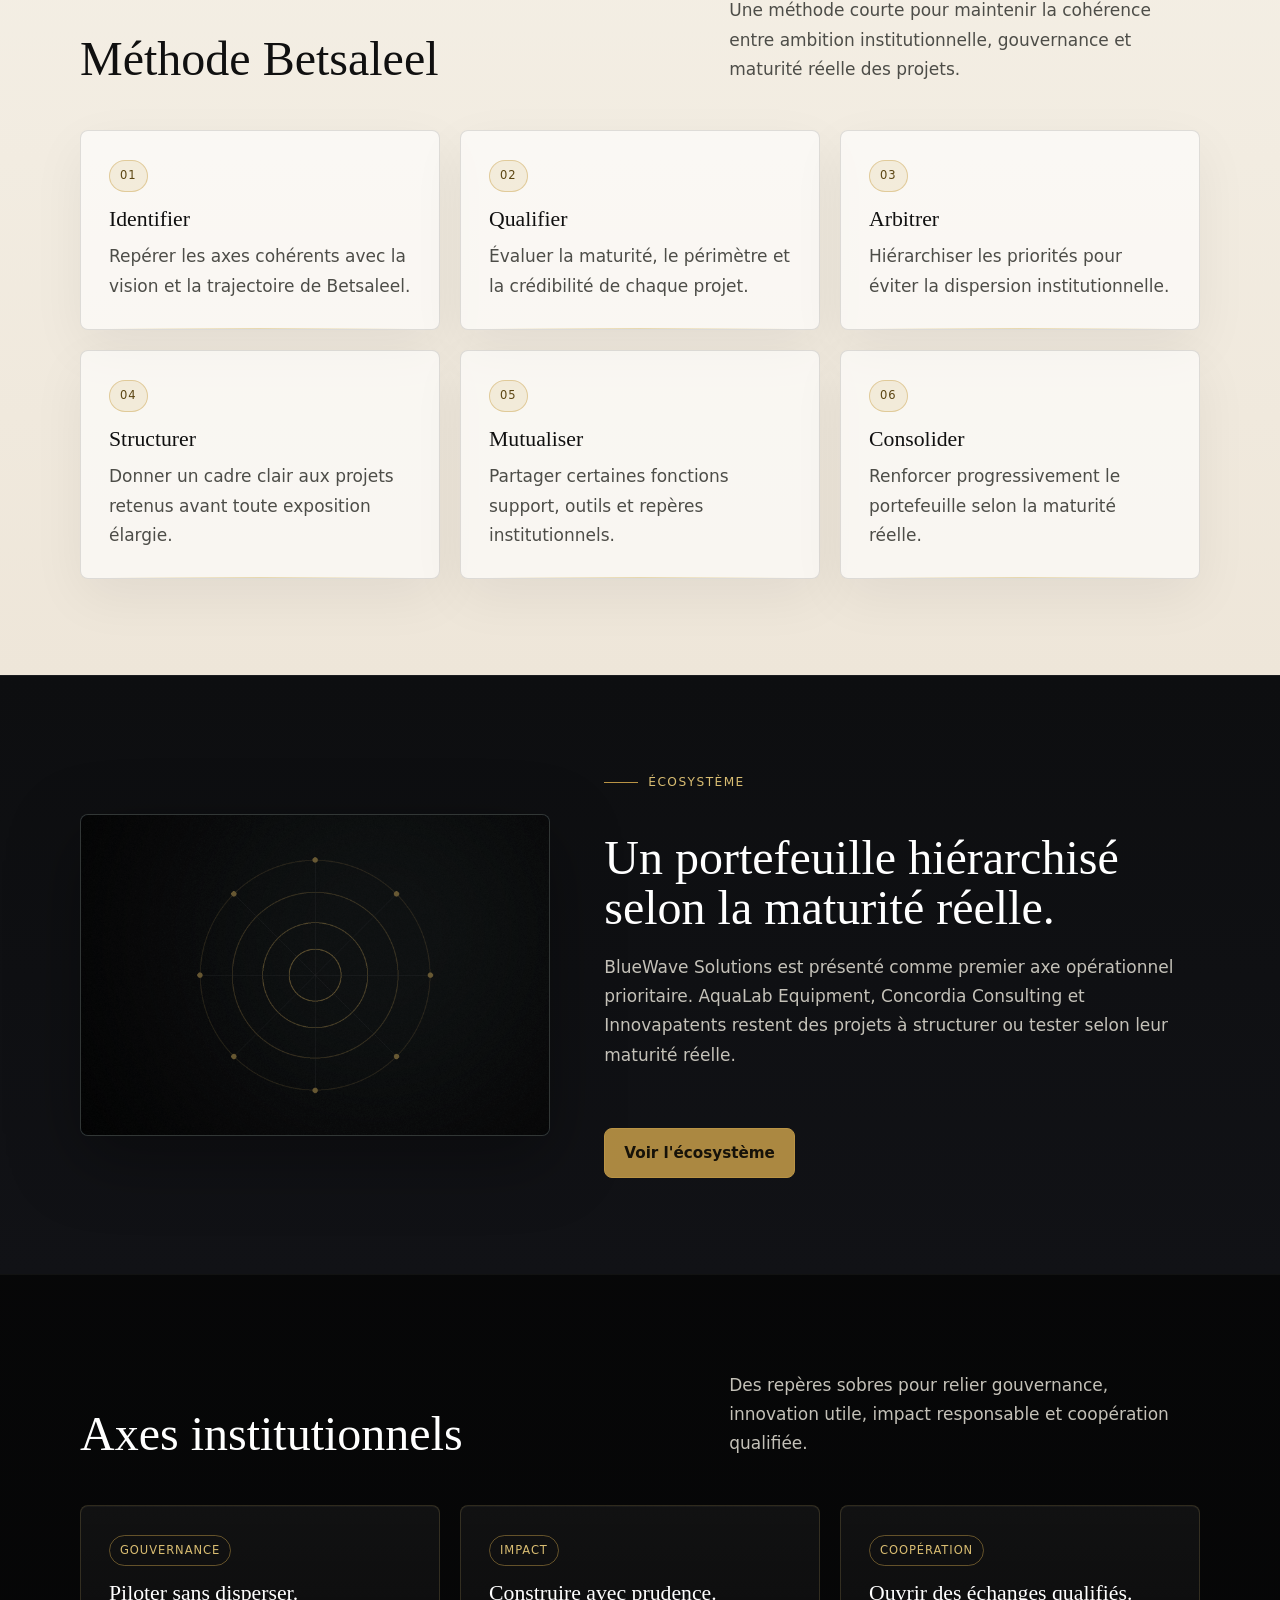
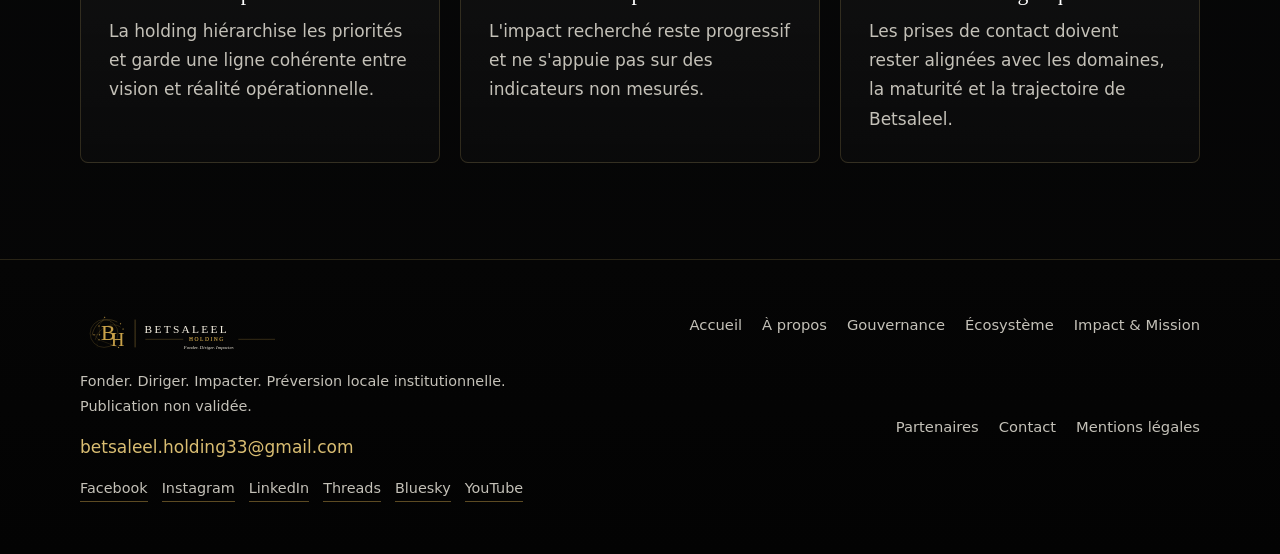
==== commit dda10644: "Enhance Betsaleel premium institutional interface" ====
--- a/index.html
+++ b/index.html
@@ -40,8 +40,8 @@
     <section class="hero" style="--hero-image: url('../img/betsaleel_hero_institutionnel.png');">
       <div class="hero-inner">
         <p class="eyebrow">Betsaleel Groupe · Betsaleel Holding</p>
-        <h1>Fonder. Diriger. Impacter.</h1>
-        <p class="lead">Betsaleel Holding est une structure mère de pilotage stratégique en construction. Elle organise, hiérarchise et accompagne progressivement un portefeuille de projets spécialisés.</p>
+        <h1>Fonder une architecture. Diriger avec méthode. Impacter avec responsabilité.</h1>
+        <p class="lead">Betsaleel Holding est une structure mère de pilotage stratégique en construction, dédiée à la structuration progressive de projets spécialisés, utiles et durables.</p>
         <div class="actions">
           <a class="button" href="gouvernance.html">Découvrir la gouvernance</a>
           <a class="button secondary" href="contact.html">Entrer en contact</a>
@@ -69,10 +69,13 @@
           <h2>Méthode Betsaleel</h2>
           <p>Une méthode courte pour maintenir la cohérence entre ambition institutionnelle, gouvernance et maturité réelle des projets.</p>
         </div>
-        <div class="grid three">
-          <article class="card"><img class="icon" src="assets/img/icons/icone_innovation.svg" alt=""><h3>Fonder</h3><p class="muted">Créer des bases solides, cohérentes et durables.</p></article>
-          <article class="card"><img class="icon" src="assets/img/icons/icone_holding_gouvernance.svg" alt=""><h3>Diriger</h3><p class="muted">Piloter avec méthode, arbitrer les priorités et structurer les projets.</p></article>
-          <article class="card"><img class="icon" src="assets/img/icons/icone_impact.svg" alt=""><h3>Impacter</h3><p class="muted">Orienter les initiatives vers une utilité économique, territoriale, sociale et environnementale.</p></article>
+        <div class="grid three method-grid">
+          <article class="card method-card"><span class="status">01</span><h3>Identifier</h3><p class="muted">Repérer les axes cohérents avec la vision et la trajectoire de Betsaleel.</p></article>
+          <article class="card method-card"><span class="status">02</span><h3>Qualifier</h3><p class="muted">Évaluer la maturité, le périmètre et la crédibilité de chaque projet.</p></article>
+          <article class="card method-card"><span class="status">03</span><h3>Arbitrer</h3><p class="muted">Hiérarchiser les priorités pour éviter la dispersion institutionnelle.</p></article>
+          <article class="card method-card"><span class="status">04</span><h3>Structurer</h3><p class="muted">Donner un cadre clair aux projets retenus avant toute exposition élargie.</p></article>
+          <article class="card method-card"><span class="status">05</span><h3>Mutualiser</h3><p class="muted">Partager certaines fonctions support, outils et repères institutionnels.</p></article>
+          <article class="card method-card"><span class="status">06</span><h3>Consolider</h3><p class="muted">Renforcer progressivement le portefeuille selon la maturité réelle.</p></article>
         </div>
       </div>
     </section>
--- a/assets/css/style.css
+++ b/assets/css/style.css
@@ -1,18 +1,20 @@
 :root {
   --black: #050505;
-  --graphite: #101114;
-  --graphite-soft: #17191d;
-  --gold: #c9a24a;
-  --gold-light: #e3c66d;
-  --ivory: #f7f2e8;
+  --graphite: #0d0e10;
+  --graphite-soft: #15161a;
+  --gold: #b99345;
+  --gold-light: #d9bd72;
+  --ivory: #f4efe5;
   --white: #ffffff;
-  --silver: #b7b8b2;
+  --silver: #c4c1b8;
   --sand: #d8c79a;
   --blue-night: #0e1a2a;
   --blue-sea: #12314a;
-  --line: rgba(227, 198, 109, 0.22);
-  --max: 1180px;
+  --line: rgba(217, 189, 114, 0.18);
+  --line-soft: rgba(244, 239, 229, 0.08);
+  --max: 1160px;
   --radius: 8px;
+  --shadow-soft: 0 22px 70px rgba(0, 0, 0, 0.34);
 }
 
 *,
@@ -25,17 +27,21 @@
   scroll-behavior: smooth;
   width: 100%;
   max-width: 100%;
+  background: var(--black);
 }
 
 body {
   margin: 0;
   width: 100%;
   max-width: 100%;
-  background: var(--black);
+  background:
+    linear-gradient(180deg, #050505 0%, #090a0c 42%, #050505 100%);
   color: var(--ivory);
   font-family: Inter, ui-sans-serif, system-ui, -apple-system, BlinkMacSystemFont, "Segoe UI", sans-serif;
   font-size: 17px;
-  line-height: 1.65;
+  line-height: 1.72;
+  text-rendering: optimizeLegibility;
+  -webkit-font-smoothing: antialiased;
 }
 
 img {
@@ -46,6 +52,11 @@
 a {
   color: inherit;
   text-decoration: none;
+}
+
+::selection {
+  background: rgba(217, 189, 114, 0.28);
+  color: var(--white);
 }
 
 a:focus-visible,
@@ -58,9 +69,10 @@
   position: sticky;
   top: 0;
   z-index: 20;
-  border-bottom: 1px solid rgba(247, 242, 232, 0.1);
-  background: rgba(5, 5, 5, 0.9);
-  backdrop-filter: blur(18px);
+  border-bottom: 1px solid var(--line-soft);
+  background: rgba(5, 5, 5, 0.82);
+  backdrop-filter: blur(22px);
+  box-shadow: 0 10px 40px rgba(0, 0, 0, 0.24);
 }
 
 .nav-shell {
@@ -110,15 +122,17 @@
   display: flex;
   align-items: center;
   justify-content: flex-end;
-  gap: 20px;
+  gap: 19px;
   min-width: 0;
   color: var(--silver);
-  font-size: 0.92rem;
+  font-size: 0.86rem;
+  letter-spacing: 0.01em;
 }
 
 .site-nav a {
-  padding: 8px 0;
+  padding: 10px 0;
   border-bottom: 1px solid transparent;
+  transition: color 180ms ease, border-color 180ms ease;
 }
 
 .site-nav a:hover,
@@ -151,7 +165,7 @@
 
 .hero {
   position: relative;
-  min-height: calc(100svh - 76px);
+  min-height: min(860px, calc(100svh - 76px));
   display: grid;
   align-items: center;
   overflow: hidden;
@@ -163,9 +177,10 @@
   position: absolute;
   inset: 0;
   background:
-    linear-gradient(90deg, rgba(5, 5, 5, 0.92), rgba(5, 5, 5, 0.58), rgba(5, 5, 5, 0.28)),
-    linear-gradient(180deg, rgba(5, 5, 5, 0.2), rgba(5, 5, 5, 0.88)),
+    linear-gradient(90deg, rgba(5, 5, 5, 0.94), rgba(5, 5, 5, 0.66), rgba(5, 5, 5, 0.34)),
+    linear-gradient(180deg, rgba(5, 5, 5, 0.16), rgba(5, 5, 5, 0.91)),
     var(--hero-image, none) center / cover no-repeat;
+  transform: scale(1.012);
 }
 
 .hero-inner,
@@ -180,16 +195,17 @@
 .hero-inner {
   position: relative;
   z-index: 1;
-  padding: 84px 20px 104px;
+  padding: 96px 20px 112px;
 }
 
 .eyebrow {
   display: inline-flex;
   align-items: center;
   gap: 10px;
-  margin: 0 0 18px;
+  margin: 0 0 20px;
   color: var(--gold-light);
-  font-size: 0.82rem;
+  font-size: 0.76rem;
+  letter-spacing: 0.12em;
   text-transform: uppercase;
 }
 
@@ -206,22 +222,22 @@
   margin: 0;
   font-family: Georgia, "Times New Roman", serif;
   font-weight: 500;
-  line-height: 1.08;
+  line-height: 1.04;
   color: var(--white);
   overflow-wrap: break-word;
 }
 
 h1 {
-  max-width: 850px;
-  font-size: clamp(2.6rem, 7vw, 5.3rem);
+  max-width: 980px;
+  font-size: 5.2rem;
 }
 
 h2 {
-  font-size: clamp(2rem, 4vw, 3.3rem);
+  font-size: 3rem;
 }
 
 h3 {
-  font-size: 1.45rem;
+  font-size: 1.36rem;
 }
 
 p {
@@ -230,10 +246,11 @@
 }
 
 .lead {
-  max-width: 760px;
-  margin-top: 24px;
+  max-width: 790px;
+  margin-top: 28px;
   color: var(--ivory);
-  font-size: clamp(1.06rem, 2vw, 1.28rem);
+  font-size: 1.22rem;
+  line-height: 1.76;
 }
 
 .muted {
@@ -243,8 +260,8 @@
 .actions {
   display: flex;
   flex-wrap: wrap;
-  gap: 14px;
-  margin-top: 34px;
+  gap: 12px;
+  margin-top: 38px;
   min-width: 0;
   max-width: 100%;
 }
@@ -253,26 +270,28 @@
   display: inline-flex;
   align-items: center;
   justify-content: center;
-  min-height: 48px;
-  padding: 12px 20px;
+  min-height: 46px;
+  padding: 11px 19px;
   border: 1px solid var(--gold);
   border-radius: var(--radius);
-  background: var(--gold);
-  color: #17130a;
-  font-weight: 700;
+  background: rgba(185, 147, 69, 0.92);
+  color: #161209;
+  font-weight: 650;
+  font-size: 0.95rem;
   text-align: center;
   overflow-wrap: anywhere;
   transition: background-color 180ms ease, border-color 180ms ease, color 180ms ease, transform 180ms ease;
 }
 
 .button.secondary {
-  background: rgba(5, 5, 5, 0.42);
+  background: rgba(5, 5, 5, 0.2);
   color: var(--ivory);
+  border-color: rgba(244, 239, 229, 0.3);
 }
 
 .button:hover {
   border-color: var(--gold-light);
-  background: var(--gold-light);
+  background: rgba(217, 189, 114, 0.96);
   color: #17130a;
   transform: translateY(-1px);
 }
@@ -282,12 +301,12 @@
   overflow: hidden;
   border-bottom: 1px solid var(--line);
   background:
-    linear-gradient(120deg, rgba(5, 5, 5, 0.95), rgba(14, 26, 42, 0.78)),
+    linear-gradient(120deg, rgba(5, 5, 5, 0.96), rgba(13, 14, 16, 0.88), rgba(14, 26, 42, 0.7)),
     var(--page-image, url("../img/betsaleel_texture_noir_or.png")) center / cover no-repeat;
 }
 
 .page-hero-inner {
-  padding: 88px 20px 74px;
+  padding: 102px 20px 86px;
 }
 
 .page-hero .lead {
@@ -295,15 +314,16 @@
 }
 
 .section {
-  padding: 84px 0;
+  padding: 96px 0;
+  border-top: 1px solid rgba(244, 239, 229, 0.045);
 }
 
 .section.alt {
-  background: var(--graphite);
+  background: linear-gradient(180deg, #0d0e10, #111216);
 }
 
 .section.light {
-  background: var(--ivory);
+  background: linear-gradient(180deg, #f4efe5, #eee6d9);
   color: #161616;
 }
 
@@ -319,9 +339,9 @@
 .section-head {
   display: grid;
   grid-template-columns: minmax(0, 0.9fr) minmax(260px, 0.7fr);
-  gap: 38px;
+  gap: 44px;
   align-items: end;
-  margin-bottom: 40px;
+  margin-bottom: 46px;
   min-width: 0;
 }
 
@@ -335,7 +355,7 @@
 
 .grid {
   display: grid;
-  gap: 18px;
+  gap: 20px;
   min-width: 0;
 }
 
@@ -353,21 +373,40 @@
   min-width: 0;
   border: 1px solid var(--line);
   border-radius: var(--radius);
-  background: linear-gradient(180deg, rgba(255, 255, 255, 0.045), rgba(255, 255, 255, 0.018));
-  padding: 24px;
-  transition: border-color 180ms ease, transform 180ms ease, background-color 180ms ease;
+  background:
+    linear-gradient(180deg, rgba(255, 255, 255, 0.048), rgba(255, 255, 255, 0.018));
+  padding: 28px;
+  box-shadow: inset 0 1px 0 rgba(255, 255, 255, 0.035);
+  transition: border-color 200ms ease, transform 200ms ease, background-color 200ms ease, box-shadow 200ms ease;
 }
 
 .card:hover,
 .status-card:hover {
-  border-color: rgba(227, 198, 109, 0.42);
-  transform: translateY(-2px);
+  border-color: rgba(217, 189, 114, 0.42);
+  transform: translateY(-3px);
+  box-shadow: var(--shadow-soft);
 }
 
 .section.light .card,
 .section.light .status-card {
-  border-color: rgba(16, 16, 16, 0.14);
-  background: rgba(255, 255, 255, 0.55);
+  border-color: rgba(16, 16, 16, 0.12);
+  background: rgba(255, 255, 255, 0.62);
+  box-shadow: 0 18px 54px rgba(16, 16, 16, 0.06);
+}
+
+.method-card,
+.portfolio-grid .status-card {
+  position: relative;
+  overflow: hidden;
+}
+
+.method-card::after,
+.portfolio-grid .status-card::after {
+  content: "";
+  position: absolute;
+  inset: auto 28px 0;
+  height: 1px;
+  background: linear-gradient(90deg, transparent, rgba(217, 189, 114, 0.54), transparent);
 }
 
 .card img.icon {
@@ -389,7 +428,8 @@
   border: 1px solid rgba(201, 162, 74, 0.45);
   border-radius: 999px;
   color: var(--gold-light);
-  font-size: 0.78rem;
+  font-size: 0.72rem;
+  letter-spacing: 0.08em;
   text-transform: uppercase;
 }
 
@@ -401,7 +441,7 @@
 .split {
   display: grid;
   grid-template-columns: minmax(0, 0.95fr) minmax(320px, 0.75fr);
-  gap: 44px;
+  gap: 54px;
   align-items: center;
   min-width: 0;
 }
@@ -416,17 +456,19 @@
   border: 1px solid var(--line);
   border-radius: var(--radius);
   background: var(--blue-night);
+  box-shadow: var(--shadow-soft);
 }
 
 .visual img {
   width: 100%;
   min-height: 320px;
   object-fit: cover;
+  filter: saturate(0.82) contrast(1.04);
 }
 
 .stack {
   display: grid;
-  gap: 18px;
+  gap: 20px;
   min-width: 0;
 }
 
@@ -462,8 +504,8 @@
 .process {
   display: flex;
   flex-wrap: wrap;
-  gap: 10px;
-  margin: 18px 0 0;
+  gap: 12px;
+  margin: 20px 0 0;
   padding: 0;
   list-style: none;
   counter-reset: process;
@@ -473,14 +515,15 @@
   counter-increment: process;
   display: inline-flex;
   align-items: center;
-  gap: 9px;
-  min-width: 0;
-  padding: 8px 12px;
+  gap: 10px;
+  min-width: 0;
+  padding: 10px 13px;
   border: 1px solid var(--line);
   border-radius: var(--radius);
   color: var(--ivory);
-  background: rgba(255, 255, 255, 0.035);
+  background: rgba(255, 255, 255, 0.032);
   font-size: 0.92rem;
+  line-height: 1.35;
 }
 
 .process li::before {
@@ -495,22 +538,39 @@
   background: rgba(255, 255, 255, 0.55);
 }
 
+.governance-process {
+  display: grid;
+  grid-template-columns: repeat(2, minmax(0, 1fr));
+}
+
+.governance-process li {
+  align-items: flex-start;
+  padding: 15px;
+}
+
 .callout {
   min-width: 0;
   border-left: 3px solid var(--gold);
-  background: rgba(201, 162, 74, 0.08);
-  padding: 24px;
+  background:
+    linear-gradient(135deg, rgba(185, 147, 69, 0.12), rgba(255, 255, 255, 0.025));
+  padding: 28px;
+  box-shadow: inset 0 1px 0 rgba(255, 255, 255, 0.035);
+}
+
+.premium-callout {
+  border-left-width: 1px;
+  border-top: 1px solid var(--line);
 }
 
 .site-footer {
   border-top: 1px solid var(--line);
-  background: #030303;
+  background: linear-gradient(180deg, #050505, #030303);
 }
 
 .footer-inner {
   width: min(var(--max), 100%);
   margin: 0 auto;
-  padding: 44px 20px;
+  padding: 52px 20px;
   display: grid;
   grid-template-columns: minmax(280px, 0.82fr) minmax(260px, 1fr);
   gap: 32px;
@@ -554,7 +614,8 @@
 .social-panel a {
   border-bottom: 1px solid rgba(201, 162, 74, 0.45);
   color: var(--silver);
-  font-size: 0.92rem;
+  font-size: 0.9rem;
+  transition: color 180ms ease, border-color 180ms ease;
 }
 
 .social-links a:hover,
@@ -578,7 +639,7 @@
 }
 
 .legal-content h2 {
-  font-size: clamp(1.45rem, 2vw, 2rem);
+  font-size: 1.85rem;
   margin-bottom: 12px;
 }
 
@@ -594,7 +655,48 @@
   font-size: 0.9rem;
 }
 
+.js-enhanced [data-reveal] {
+  opacity: 1;
+  transform: none;
+  transition: transform 450ms ease;
+}
+
+.js-enhanced [data-reveal].is-visible {
+  opacity: 1;
+  transform: translateY(0);
+}
+
+@media (prefers-reduced-motion: reduce) {
+  html {
+    scroll-behavior: auto;
+  }
+
+  *,
+  *::before,
+  *::after {
+    transition-duration: 1ms !important;
+    animation-duration: 1ms !important;
+  }
+
+  .js-enhanced [data-reveal] {
+    opacity: 1;
+    transform: none;
+  }
+}
+
 @media (max-width: 980px) {
+  h1 {
+    font-size: 4.1rem;
+  }
+
+  h2 {
+    font-size: 2.55rem;
+  }
+
+  .lead {
+    font-size: 1.15rem;
+  }
+
   .nav-toggle {
     display: block;
   }
@@ -637,11 +739,35 @@
   .grid.two {
     grid-template-columns: repeat(2, minmax(0, 1fr));
   }
+
+  .governance-process {
+    grid-template-columns: 1fr;
+  }
 }
 
 @media (max-width: 640px) {
   body {
     font-size: 16px;
+  }
+
+  h1 {
+    font-size: 2.72rem;
+  }
+
+  h2 {
+    font-size: 2.04rem;
+  }
+
+  h3 {
+    font-size: 1.28rem;
+  }
+
+  .lead {
+    font-size: 1.06rem;
+  }
+
+  .legal-content h2 {
+    font-size: 1.5rem;
   }
 
   .nav-shell,
@@ -658,15 +784,15 @@
   }
 
   .hero-inner {
-    padding: 72px 14px 84px;
+    padding: 70px 14px 78px;
   }
 
   .page-hero-inner {
-    padding: 62px 14px;
+    padding: 66px 14px 62px;
   }
 
   .section {
-    padding: 58px 0;
+    padding: 62px 0;
   }
 
   .grid.three,
@@ -690,4 +816,10 @@
   .visual img {
     min-height: 230px;
   }
-}
+
+  .card,
+  .status-card,
+  .callout {
+    padding: 22px;
+  }
+}
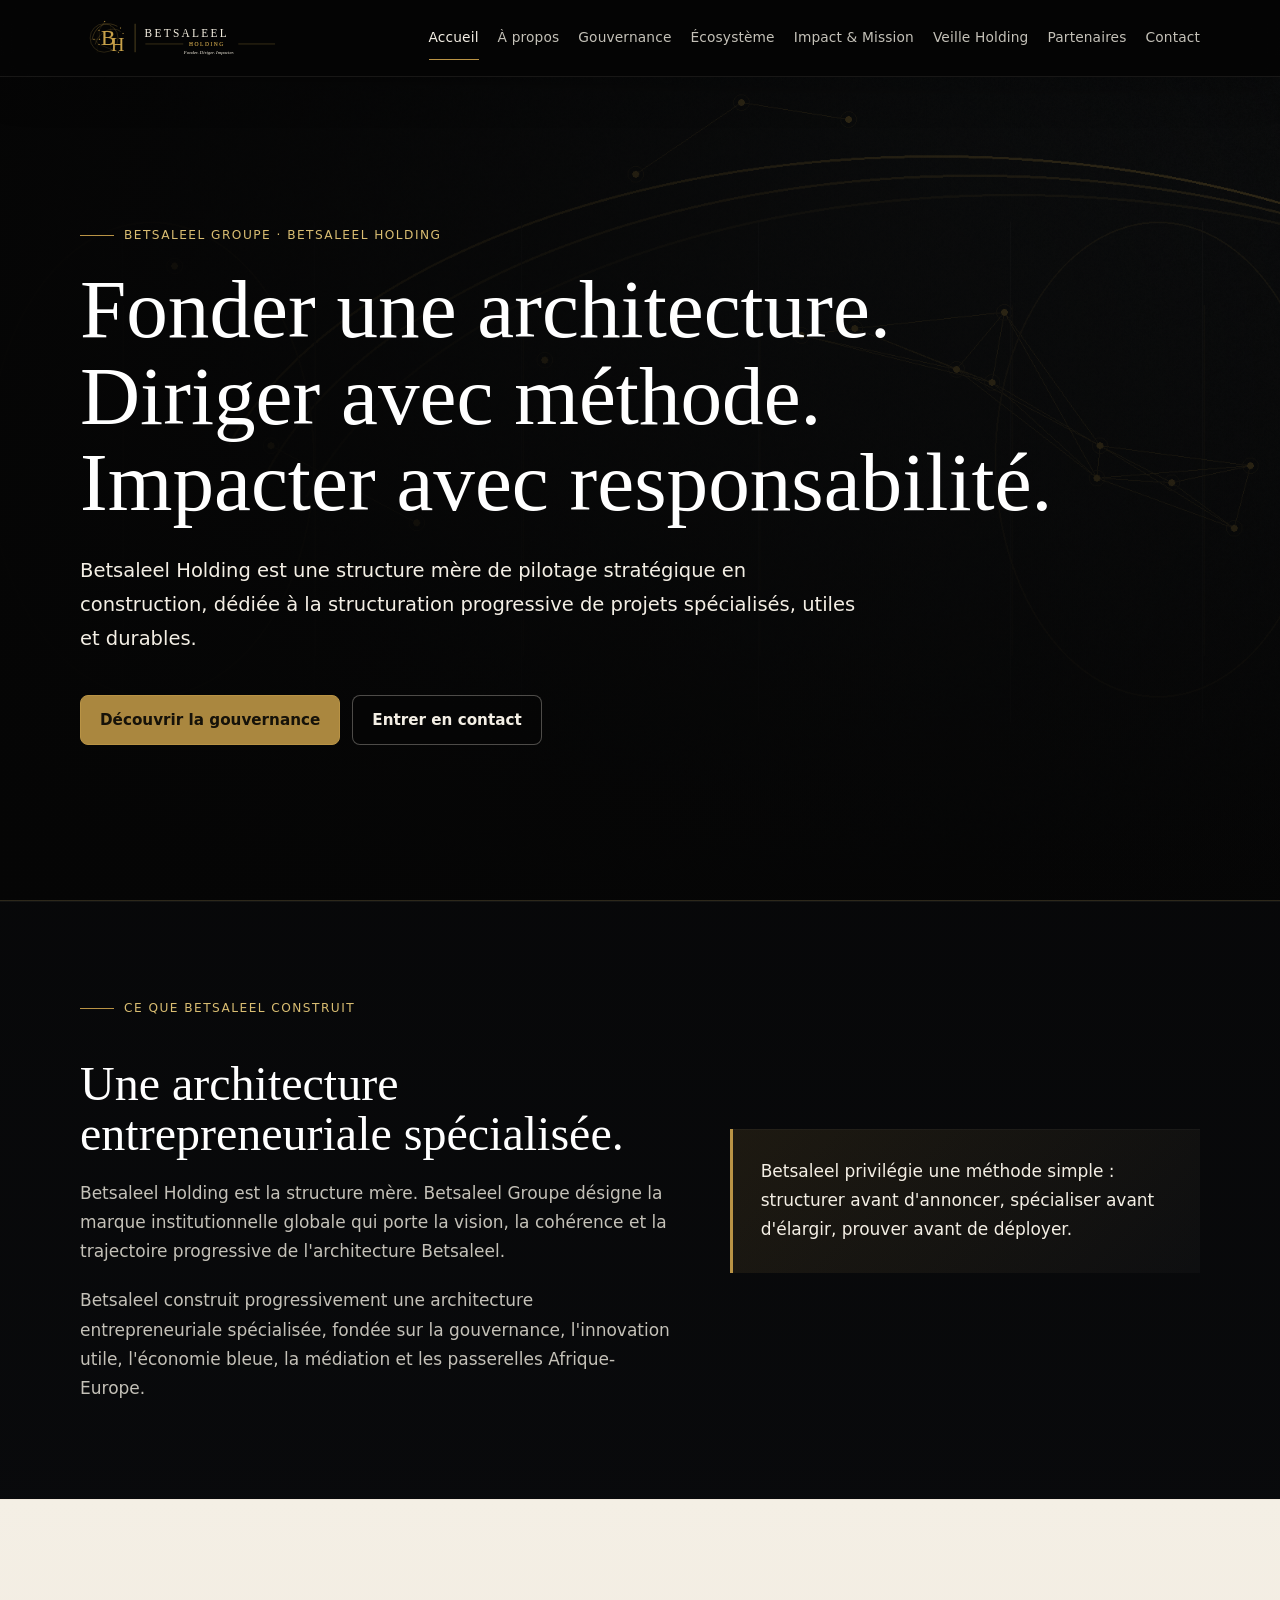
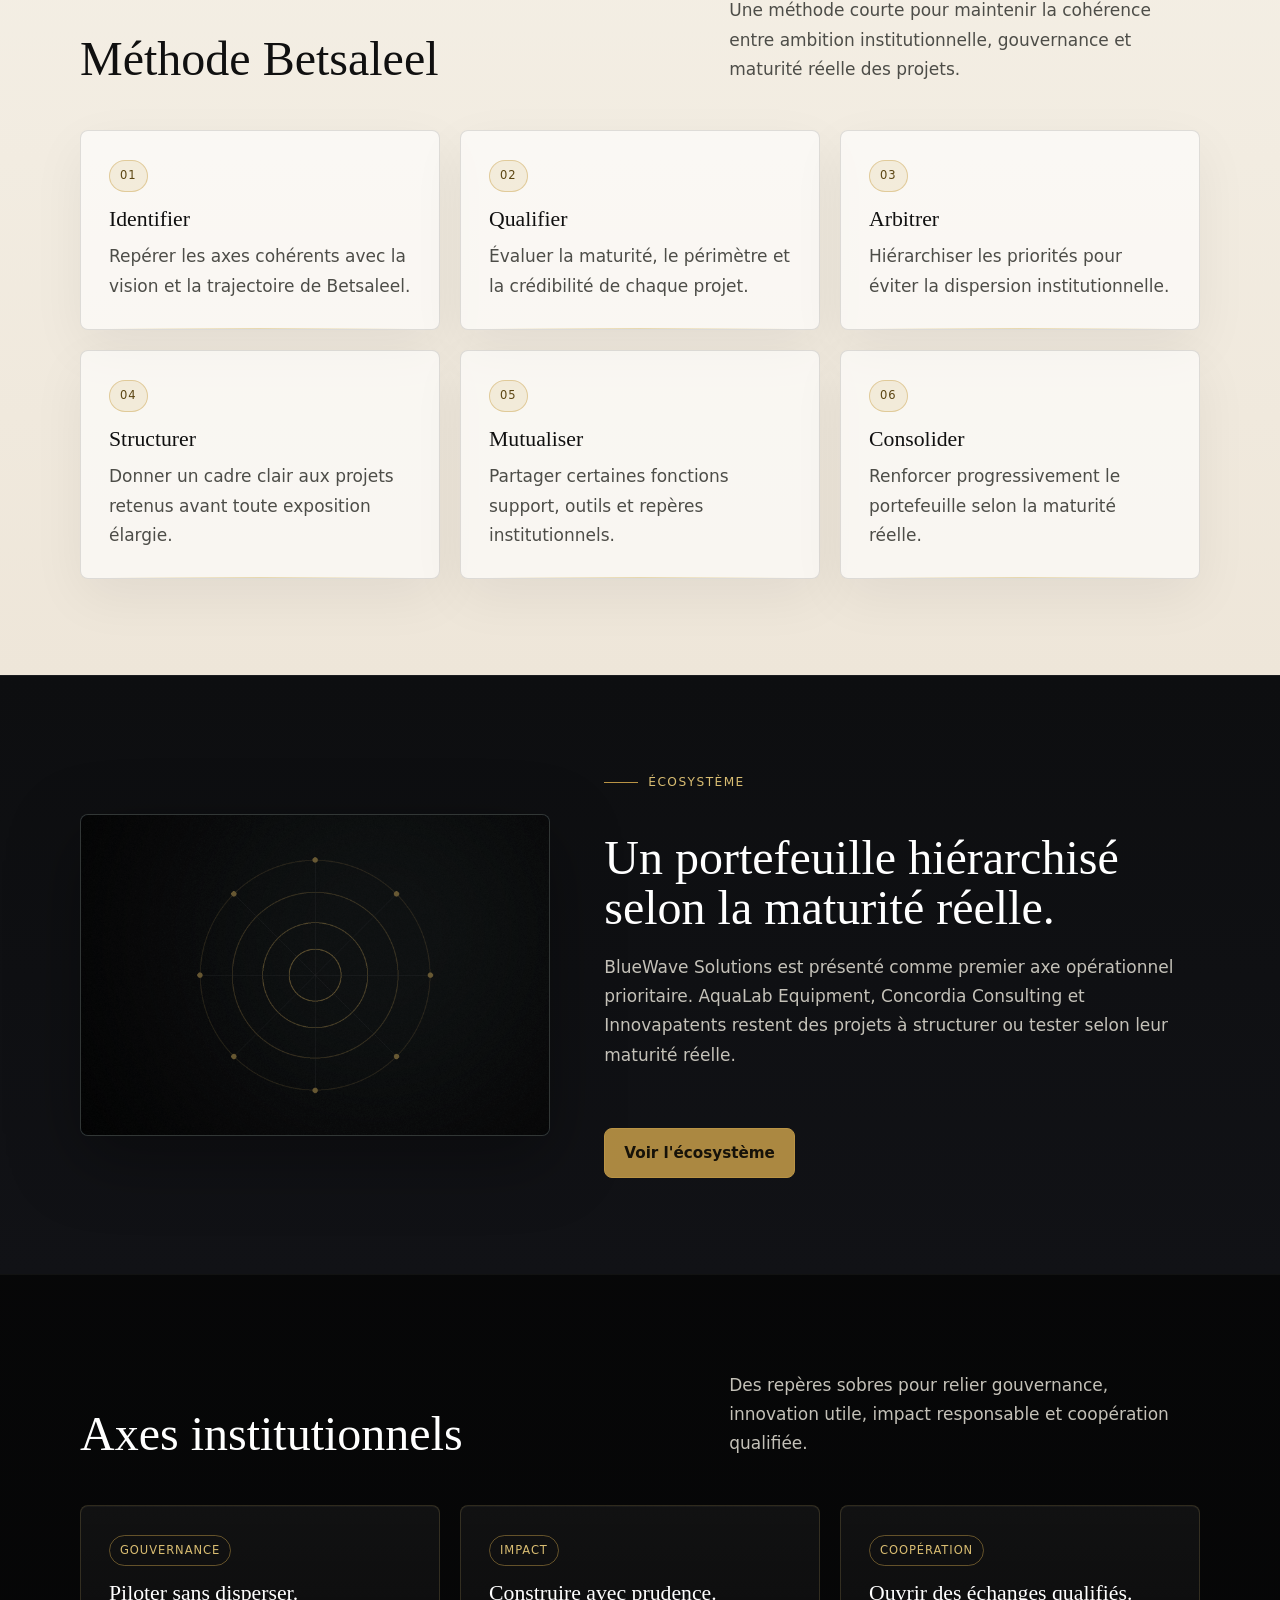
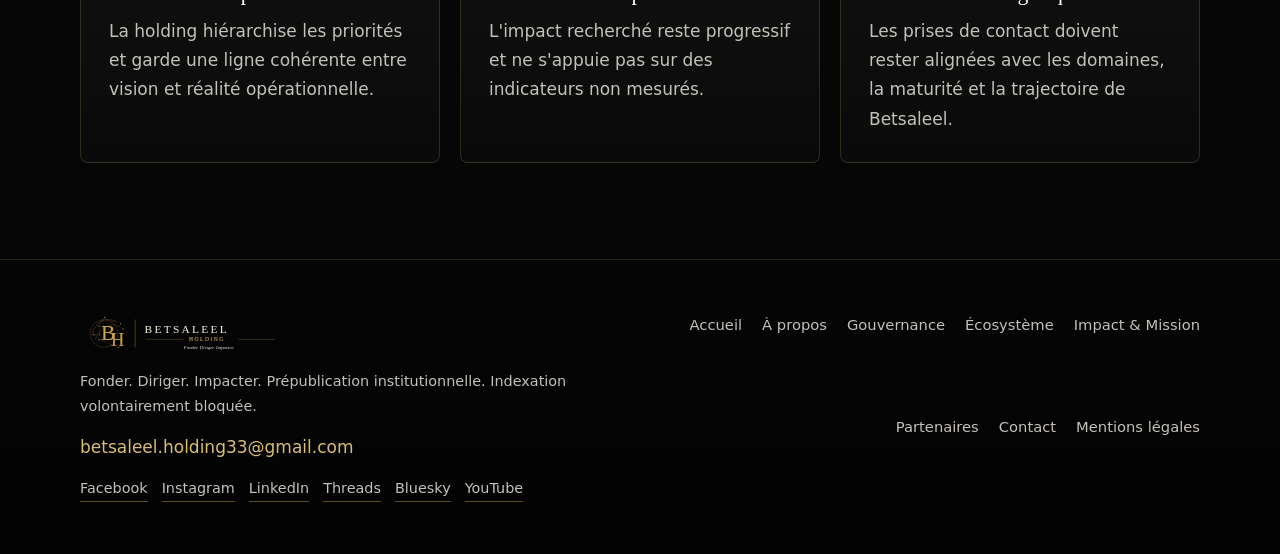
==== commit 31327a91: "Prepare Betsaleel holding watch page structure" ====
--- a/index.html
+++ b/index.html
@@ -29,12 +29,18 @@
         <a href="gouvernance.html">Gouvernance</a>
         <a href="ecosysteme.html">Écosystème</a>
         <a href="impact-mission.html">Impact & Mission</a>
-        <a href="actualites.html">Actualités</a>
+        <a href="actualites.html">Veille Holding</a>
         <a href="partenaires.html">Partenaires</a>
         <a href="contact.html">Contact</a>
       </nav>
     </div>
   </header>
+  <section class="info-ticker is-inactive" aria-label="Information veille holding" hidden>
+    <div class="info-ticker-inner">
+      <span class="info-ticker-label">Veille Holding</span>
+      <span class="info-ticker-text"></span>
+    </div>
+  </section>
 
   <main>
     <section class="hero" style="--hero-image: url('../img/betsaleel_hero_institutionnel.png');">
@@ -129,7 +135,7 @@
         <div class="brand brand-image">
           <img class="brand-logo" src="assets/img/brand/betsaleel-logo-horizontal.svg" alt="Betsaleel Holding">
         </div>
-        <p class="small">Fonder. Diriger. Impacter. Préversion locale institutionnelle. Publication non validée.</p>
+        <p class="small">Fonder. Diriger. Impacter. Prépublication institutionnelle. Indexation volontairement bloquée.</p>
         <p class="footer-email"><a href="mailto:betsaleel.holding33@gmail.com">betsaleel.holding33@gmail.com</a></p>
         <nav class="social-links" aria-label="Réseaux sociaux Betsaleel Holding">
           <a href="https://www.facebook.com/profile.php?id=61575906321228" target="_blank" rel="noopener noreferrer">Facebook</a>
--- a/assets/css/style.css
+++ b/assets/css/style.css
@@ -296,6 +296,41 @@
   transform: translateY(-1px);
 }
 
+.info-ticker {
+  border-bottom: 1px solid var(--line);
+  background: rgba(13, 14, 16, 0.96);
+  color: var(--ivory);
+}
+
+.info-ticker[hidden],
+.info-ticker.is-inactive {
+  display: none;
+}
+
+.info-ticker-inner {
+  width: min(var(--max), 100%);
+  margin: 0 auto;
+  padding: 12px 20px;
+  display: flex;
+  flex-wrap: wrap;
+  gap: 10px 16px;
+  align-items: center;
+  min-width: 0;
+}
+
+.info-ticker-label {
+  color: var(--gold-light);
+  font-size: 0.72rem;
+  letter-spacing: 0.08em;
+  text-transform: uppercase;
+}
+
+.info-ticker-text {
+  min-width: 0;
+  color: var(--silver);
+  overflow-wrap: anywhere;
+}
+
 .page-hero {
   position: relative;
   overflow: hidden;
@@ -562,6 +597,52 @@
   border-top: 1px solid var(--line);
 }
 
+.watch-section .callout {
+  align-self: stretch;
+  display: grid;
+  align-items: center;
+}
+
+.watch-grid {
+  align-items: stretch;
+}
+
+.watch-card h3 {
+  max-width: 18rem;
+}
+
+.watch-note,
+.watch-state {
+  min-width: 0;
+  border: 1px solid var(--line);
+  border-radius: var(--radius);
+  background:
+    linear-gradient(180deg, rgba(255, 255, 255, 0.05), rgba(255, 255, 255, 0.02));
+  padding: 30px;
+  box-shadow: inset 0 1px 0 rgba(255, 255, 255, 0.035);
+}
+
+.section.light .watch-note,
+.section.light .watch-state {
+  border-color: rgba(16, 16, 16, 0.12);
+  background: rgba(255, 255, 255, 0.62);
+  box-shadow: 0 18px 54px rgba(16, 16, 16, 0.06);
+}
+
+.watch-note h3,
+.watch-state h2 {
+  margin-bottom: 14px;
+}
+
+.watch-note p {
+  margin: 0;
+  color: var(--silver);
+}
+
+.section.light .watch-note p {
+  color: #4d4d48;
+}
+
 .site-footer {
   border-top: 1px solid var(--line);
   background: linear-gradient(180deg, #050505, #030303);
@@ -674,8 +755,8 @@
   *,
   *::before,
   *::after {
-    transition-duration: 1ms !important;
-    animation-duration: 1ms !important;
+    transition: none !important;
+    animation: none !important;
   }
 
   .js-enhanced [data-reveal] {
@@ -819,7 +900,9 @@
 
   .card,
   .status-card,
-  .callout {
+  .callout,
+  .watch-note,
+  .watch-state {
     padding: 22px;
   }
 }
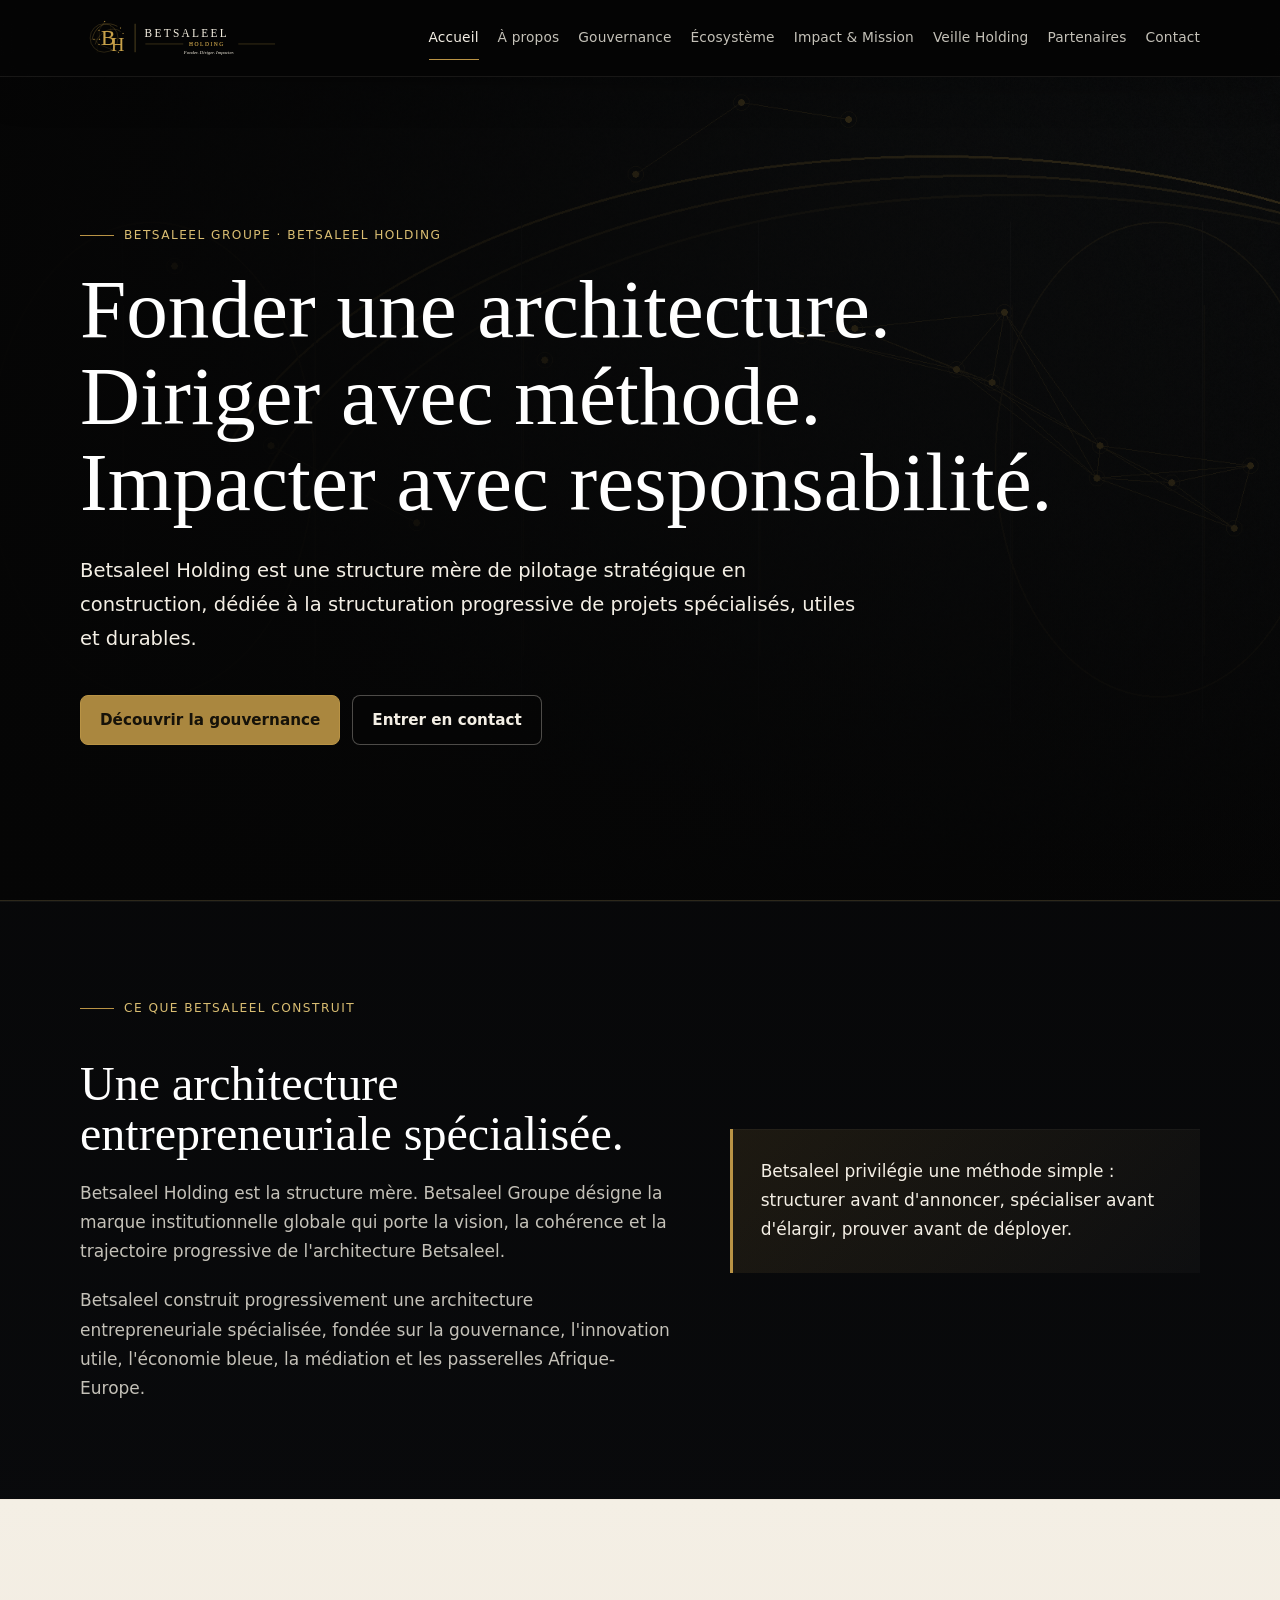
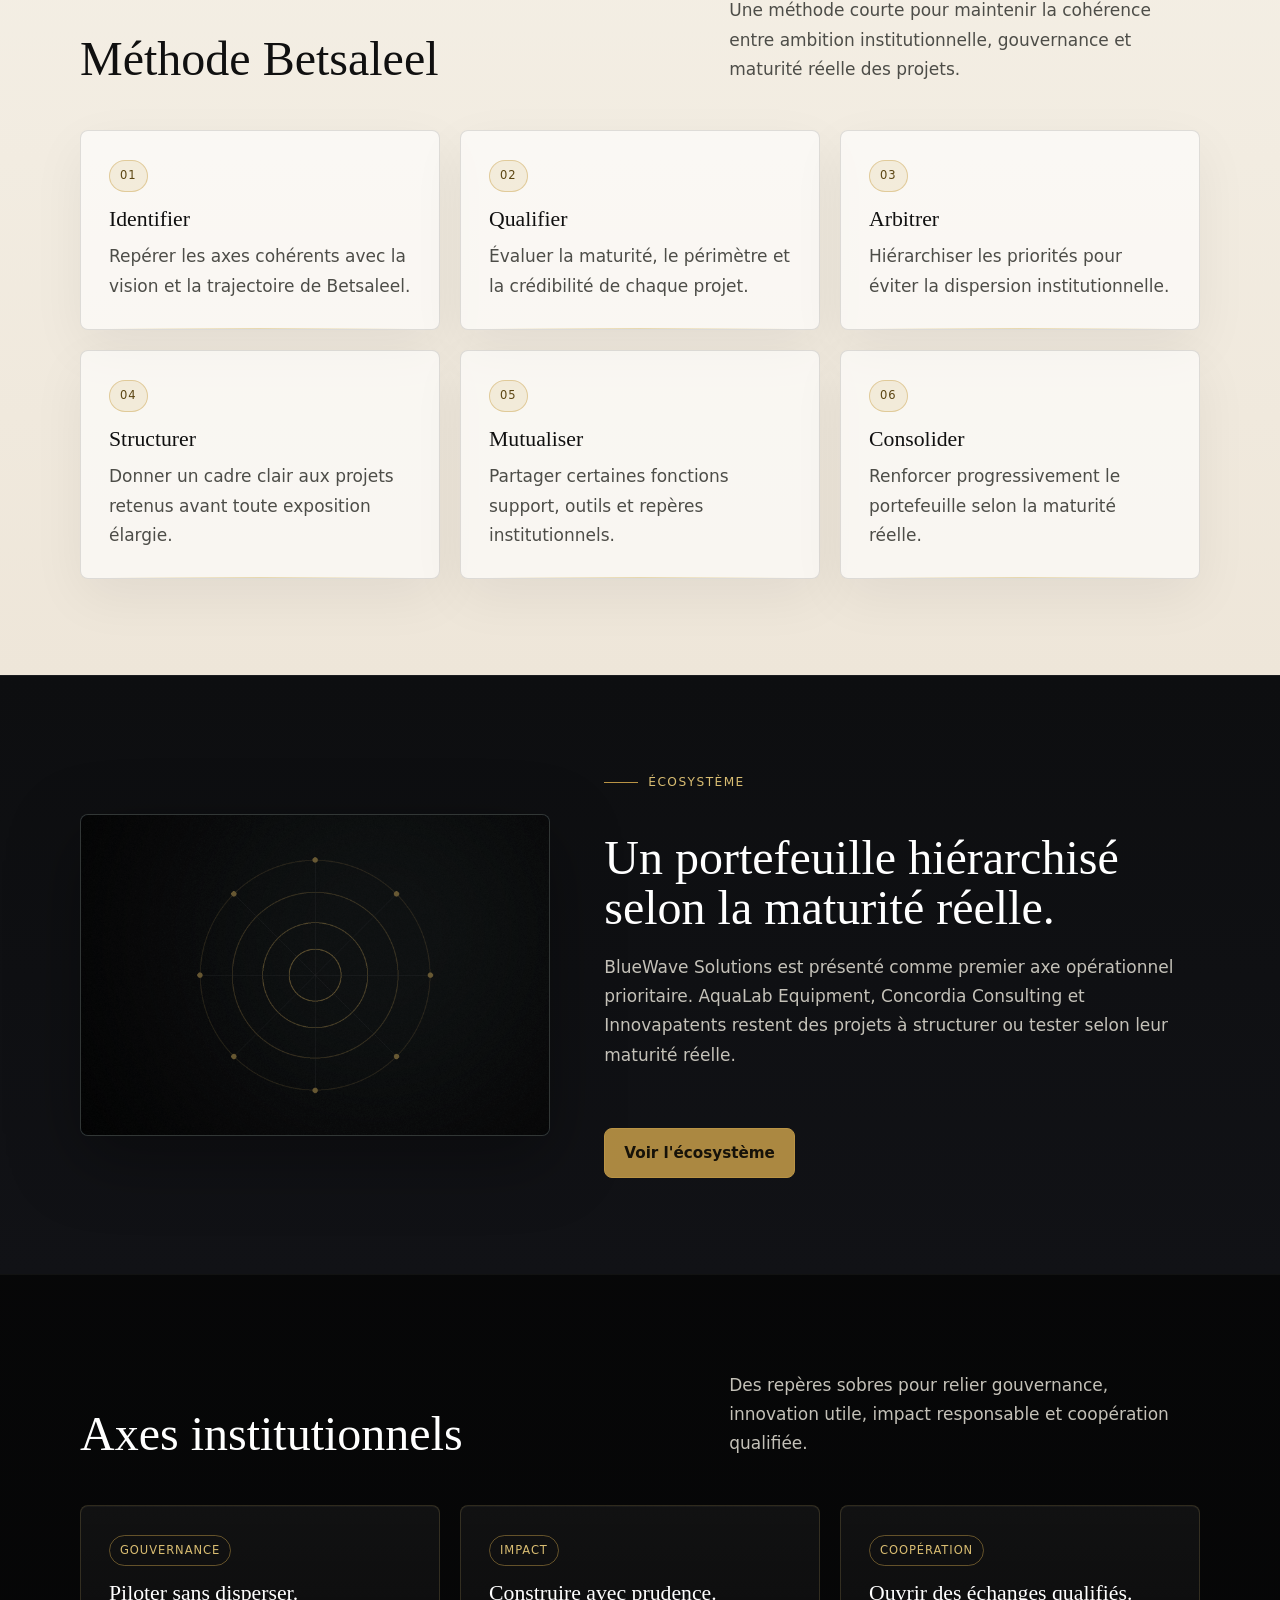
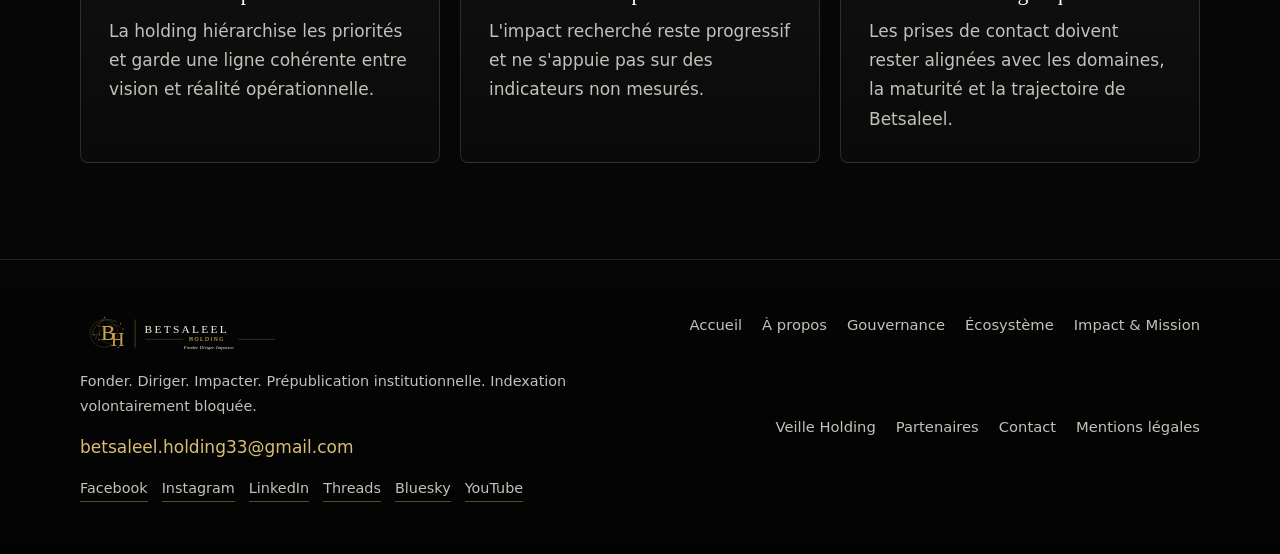
==== commit 6780ba22: "Polish Betsaleel holding watch page copy" ====
--- a/index.html
+++ b/index.html
@@ -152,6 +152,7 @@
         <a href="gouvernance.html">Gouvernance</a>
         <a href="ecosysteme.html">Écosystème</a>
         <a href="impact-mission.html">Impact & Mission</a>
+        <a href="actualites.html">Veille Holding</a>
         <a href="partenaires.html">Partenaires</a>
         <a href="contact.html">Contact</a>
         <a href="mentions-legales.html">Mentions légales</a>
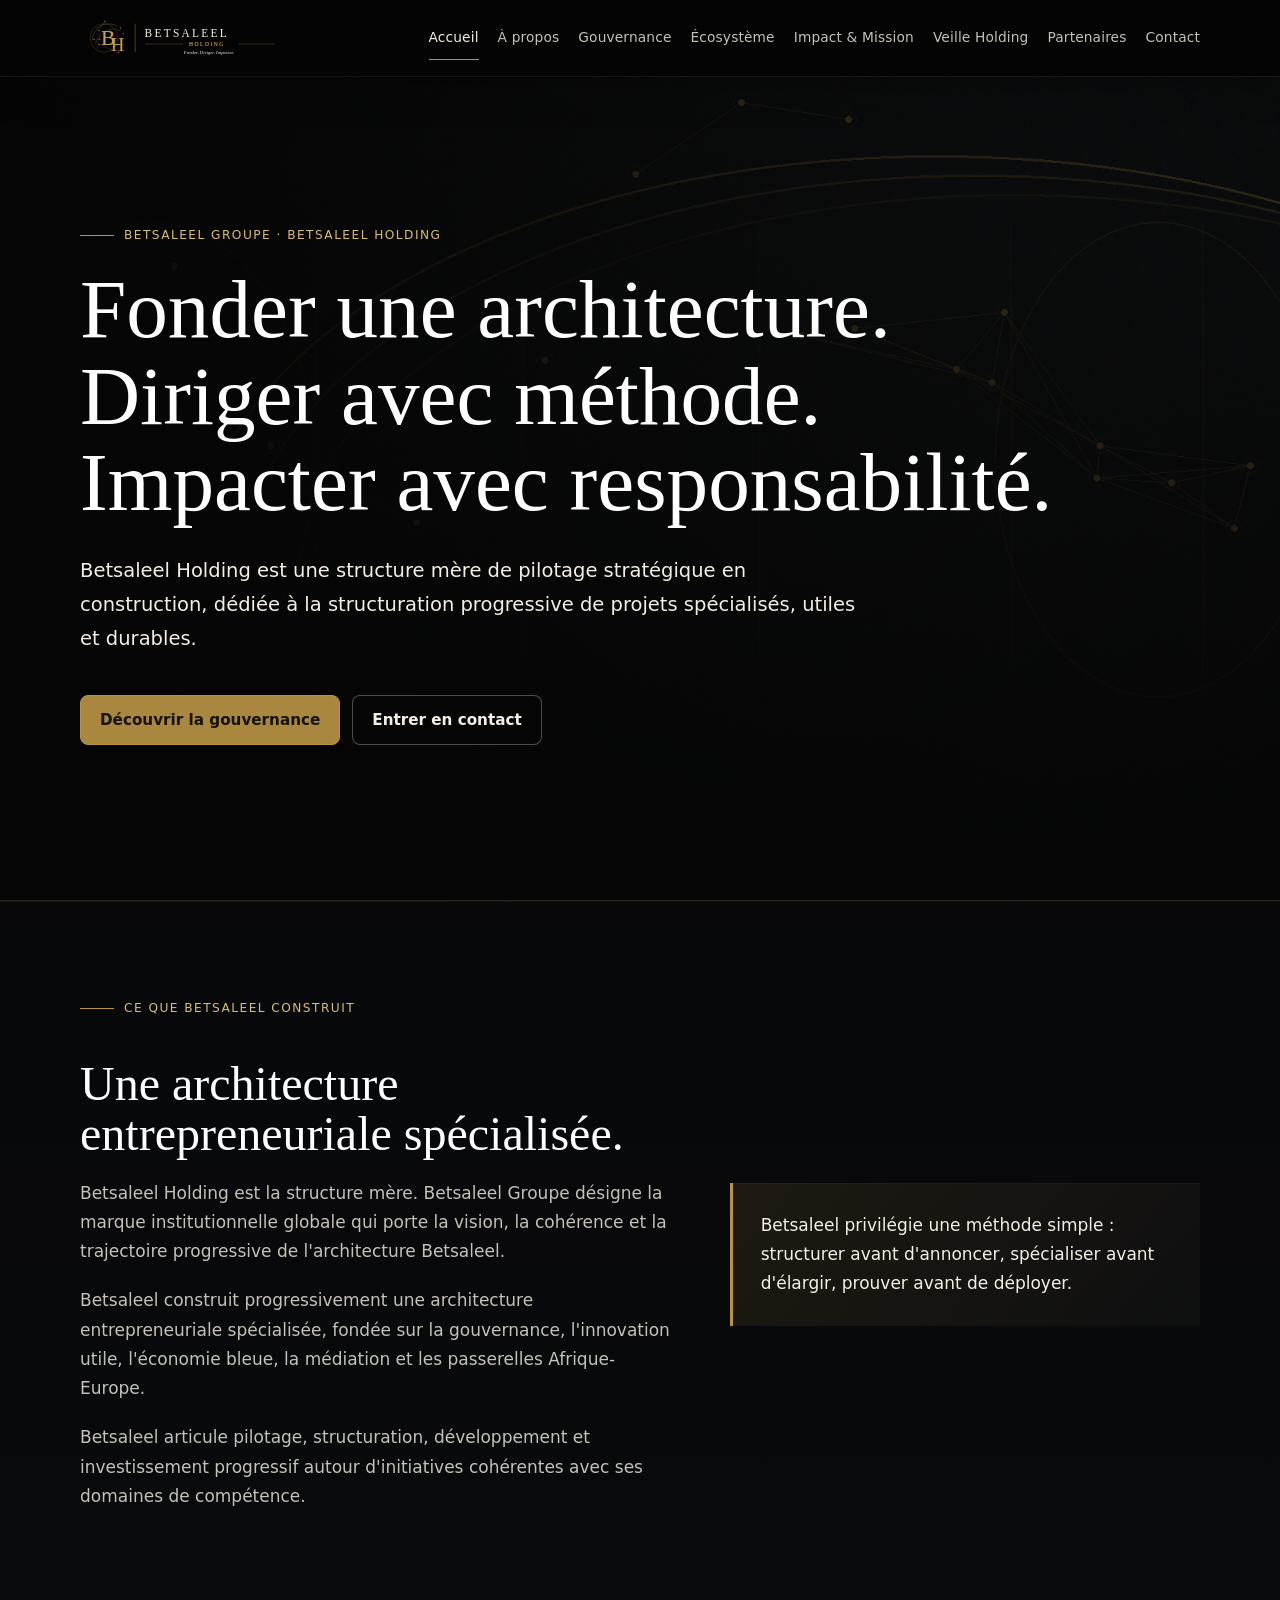
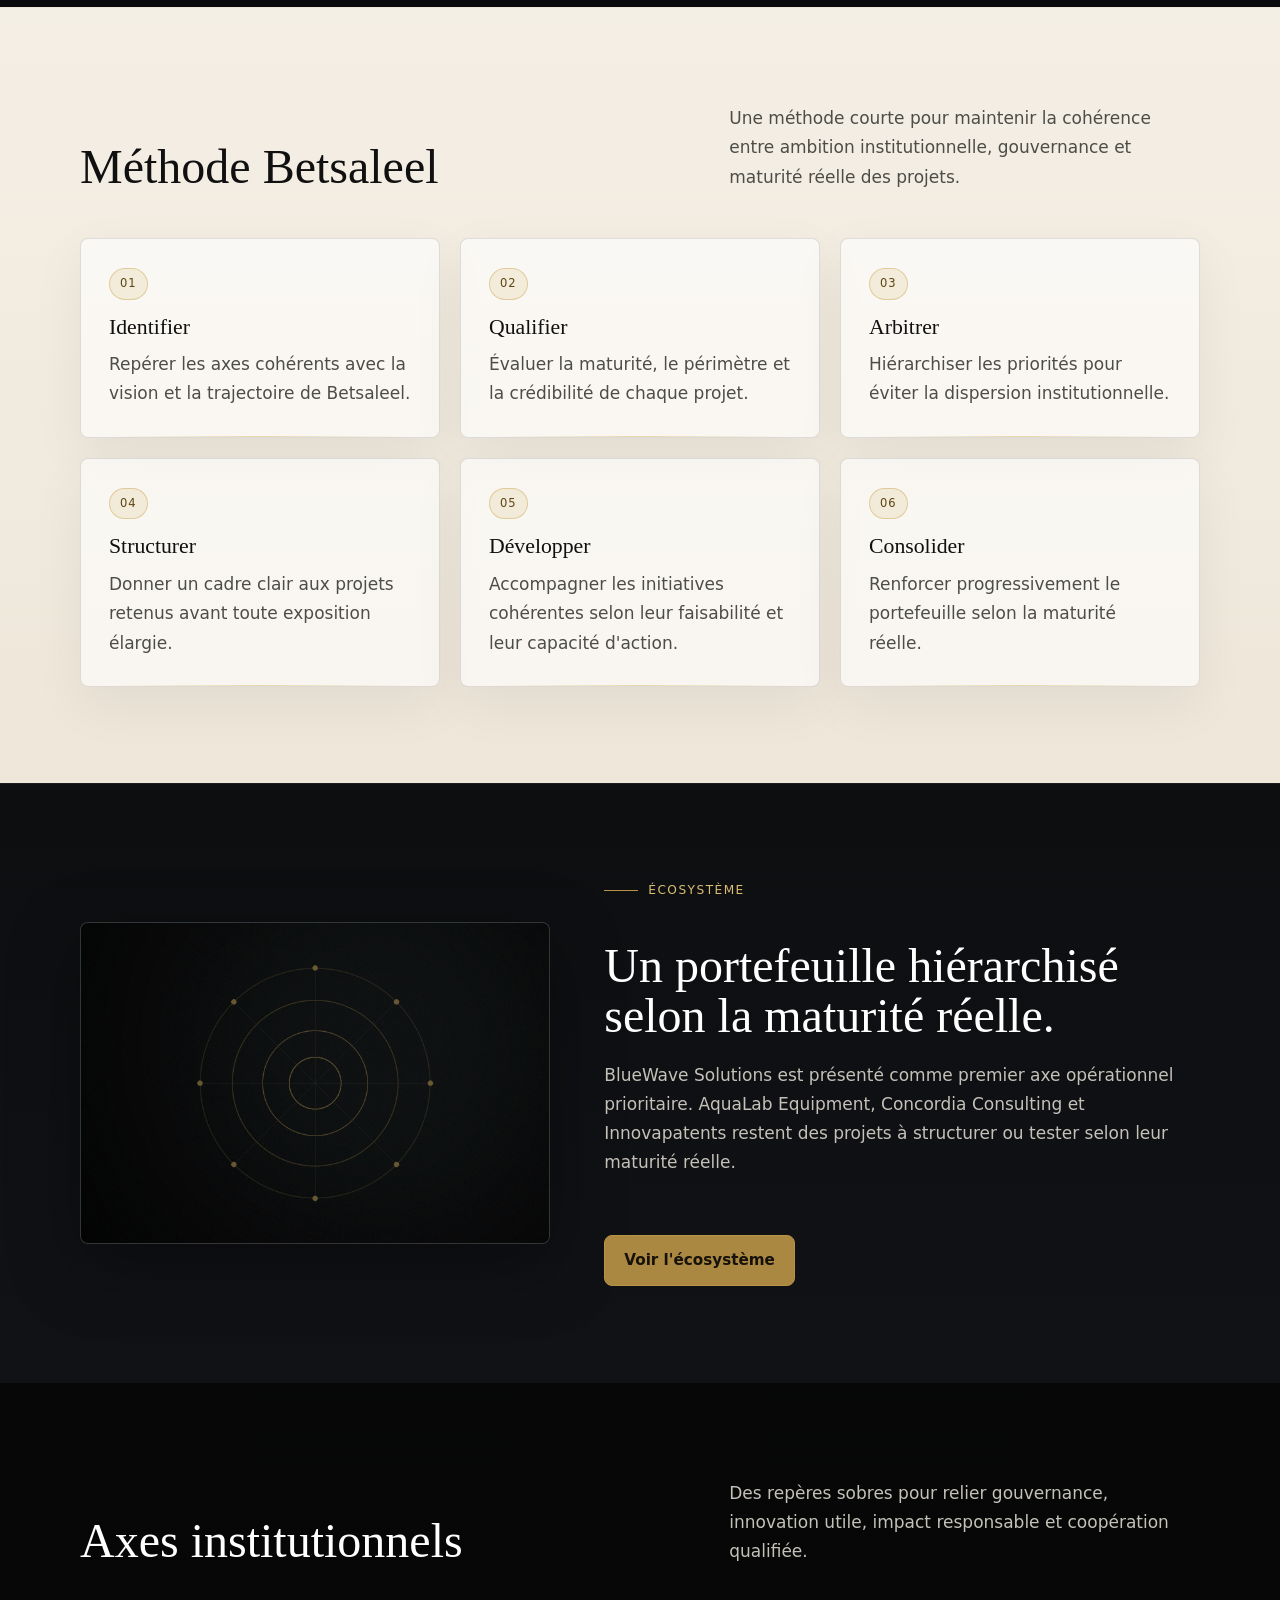
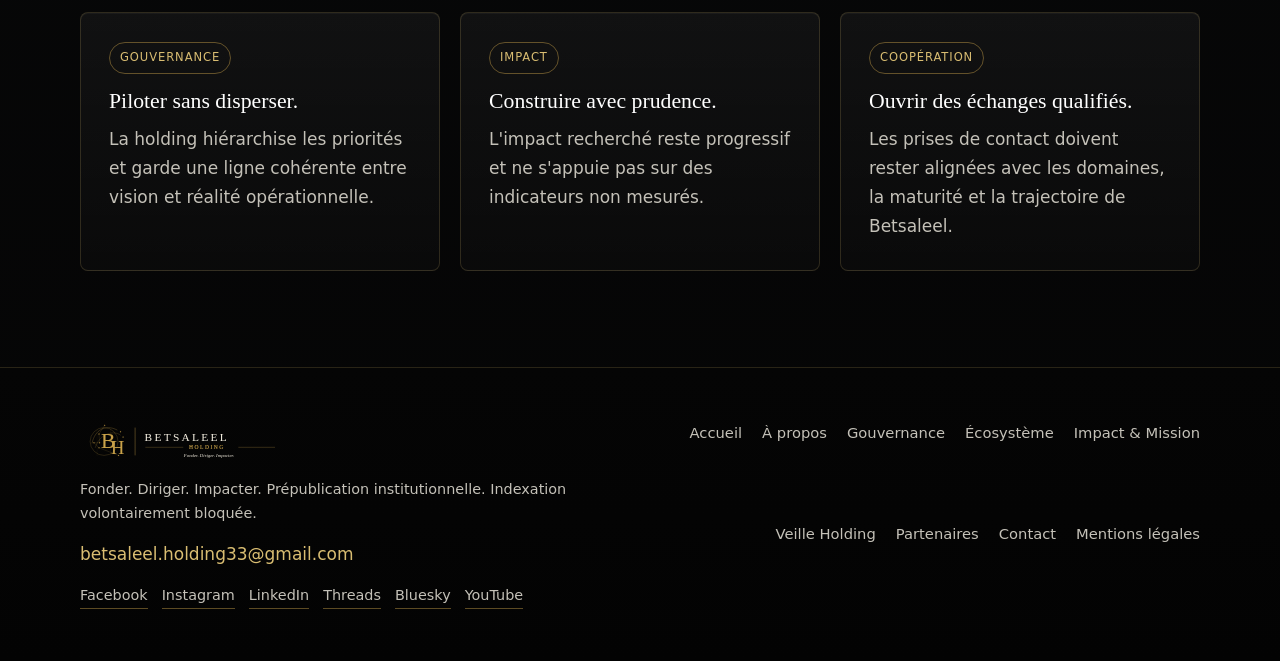
==== commit b1692028: "Clarify Betsaleel progressive investment role" ====
--- a/index.html
+++ b/index.html
@@ -62,6 +62,7 @@
           <h2>Une architecture entrepreneuriale spécialisée.</h2>
           <p class="muted">Betsaleel Holding est la structure mère. Betsaleel Groupe désigne la marque institutionnelle globale qui porte la vision, la cohérence et la trajectoire progressive de l'architecture Betsaleel.</p>
           <p class="muted">Betsaleel construit progressivement une architecture entrepreneuriale spécialisée, fondée sur la gouvernance, l'innovation utile, l'économie bleue, la médiation et les passerelles Afrique-Europe.</p>
+          <p class="muted">Betsaleel articule pilotage, structuration, développement et investissement progressif autour d'initiatives cohérentes avec ses domaines de compétence.</p>
         </div>
         <div class="callout">
           <p>Betsaleel privilégie une méthode simple : structurer avant d'annoncer, spécialiser avant d'élargir, prouver avant de déployer.</p>
@@ -80,7 +81,7 @@
           <article class="card method-card"><span class="status">02</span><h3>Qualifier</h3><p class="muted">Évaluer la maturité, le périmètre et la crédibilité de chaque projet.</p></article>
           <article class="card method-card"><span class="status">03</span><h3>Arbitrer</h3><p class="muted">Hiérarchiser les priorités pour éviter la dispersion institutionnelle.</p></article>
           <article class="card method-card"><span class="status">04</span><h3>Structurer</h3><p class="muted">Donner un cadre clair aux projets retenus avant toute exposition élargie.</p></article>
-          <article class="card method-card"><span class="status">05</span><h3>Mutualiser</h3><p class="muted">Partager certaines fonctions support, outils et repères institutionnels.</p></article>
+          <article class="card method-card"><span class="status">05</span><h3>Développer</h3><p class="muted">Accompagner les initiatives cohérentes selon leur faisabilité et leur capacité d'action.</p></article>
           <article class="card method-card"><span class="status">06</span><h3>Consolider</h3><p class="muted">Renforcer progressivement le portefeuille selon la maturité réelle.</p></article>
         </div>
       </div>
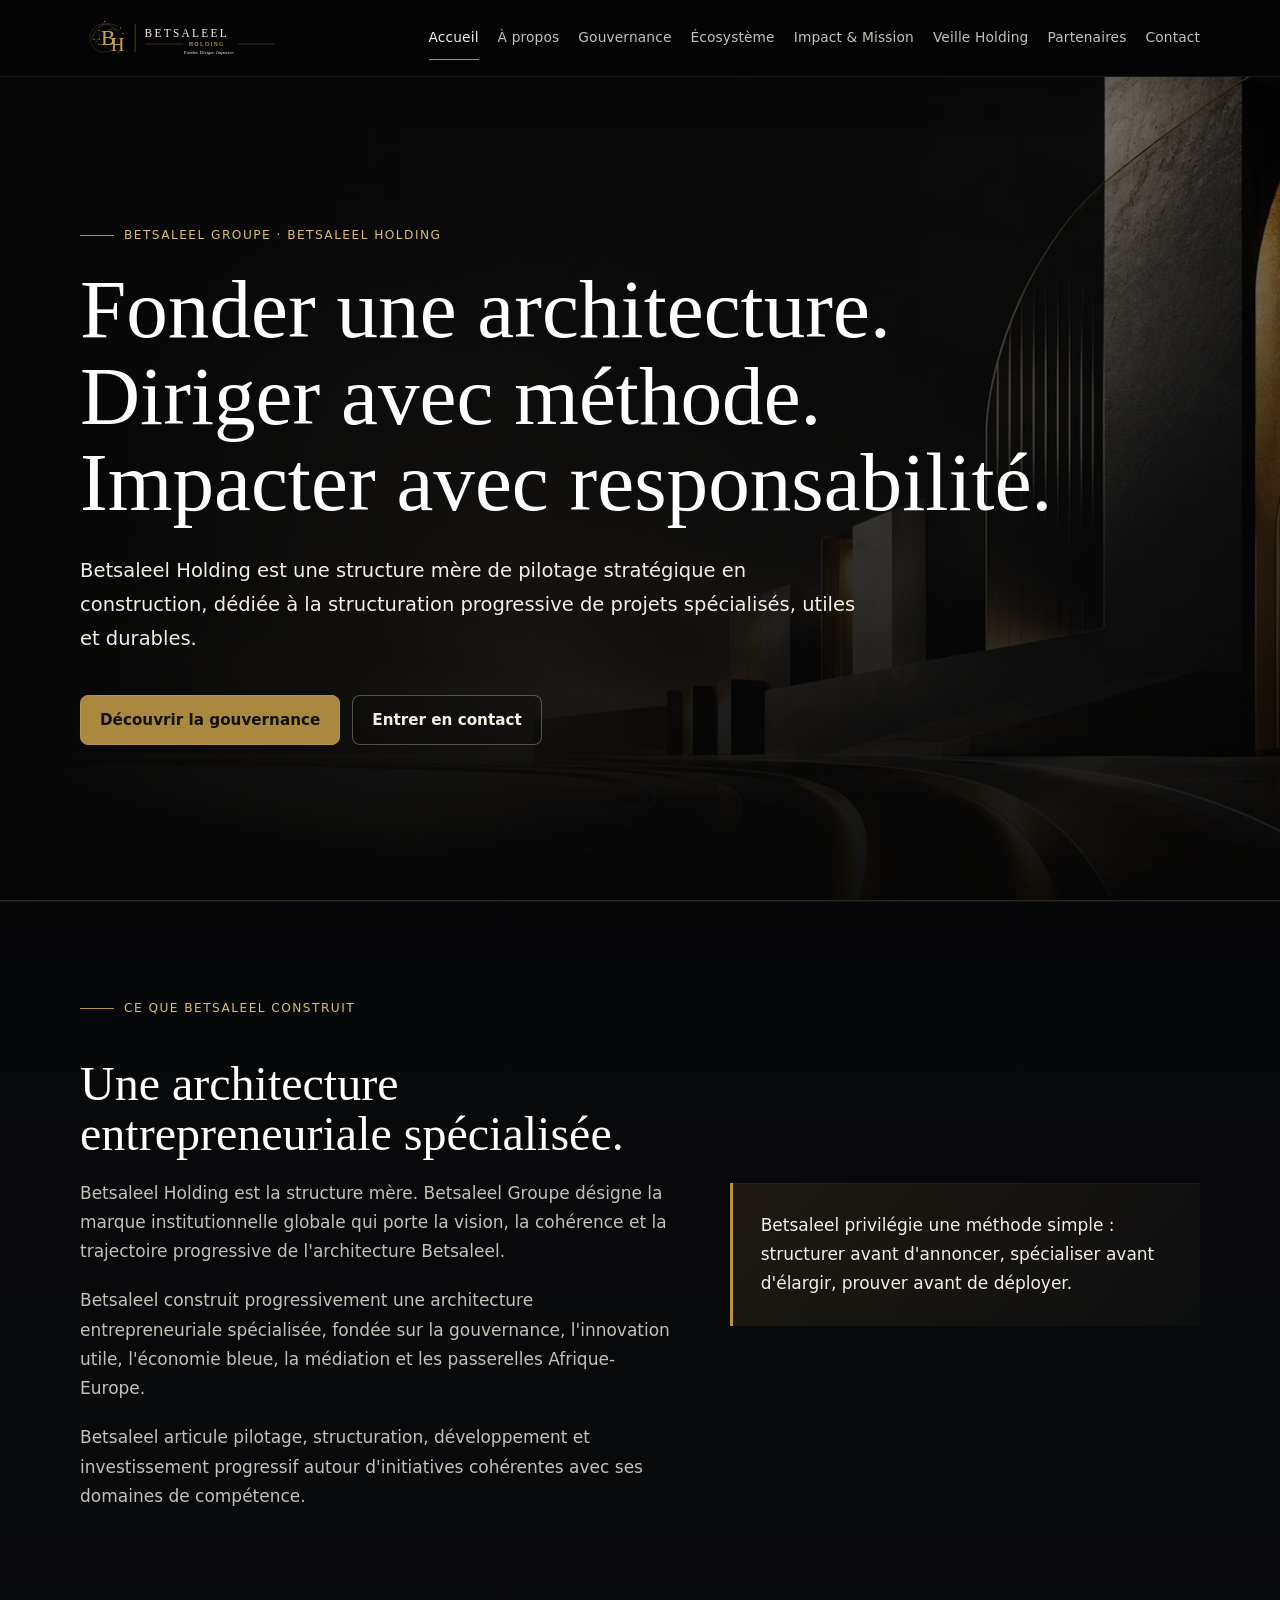
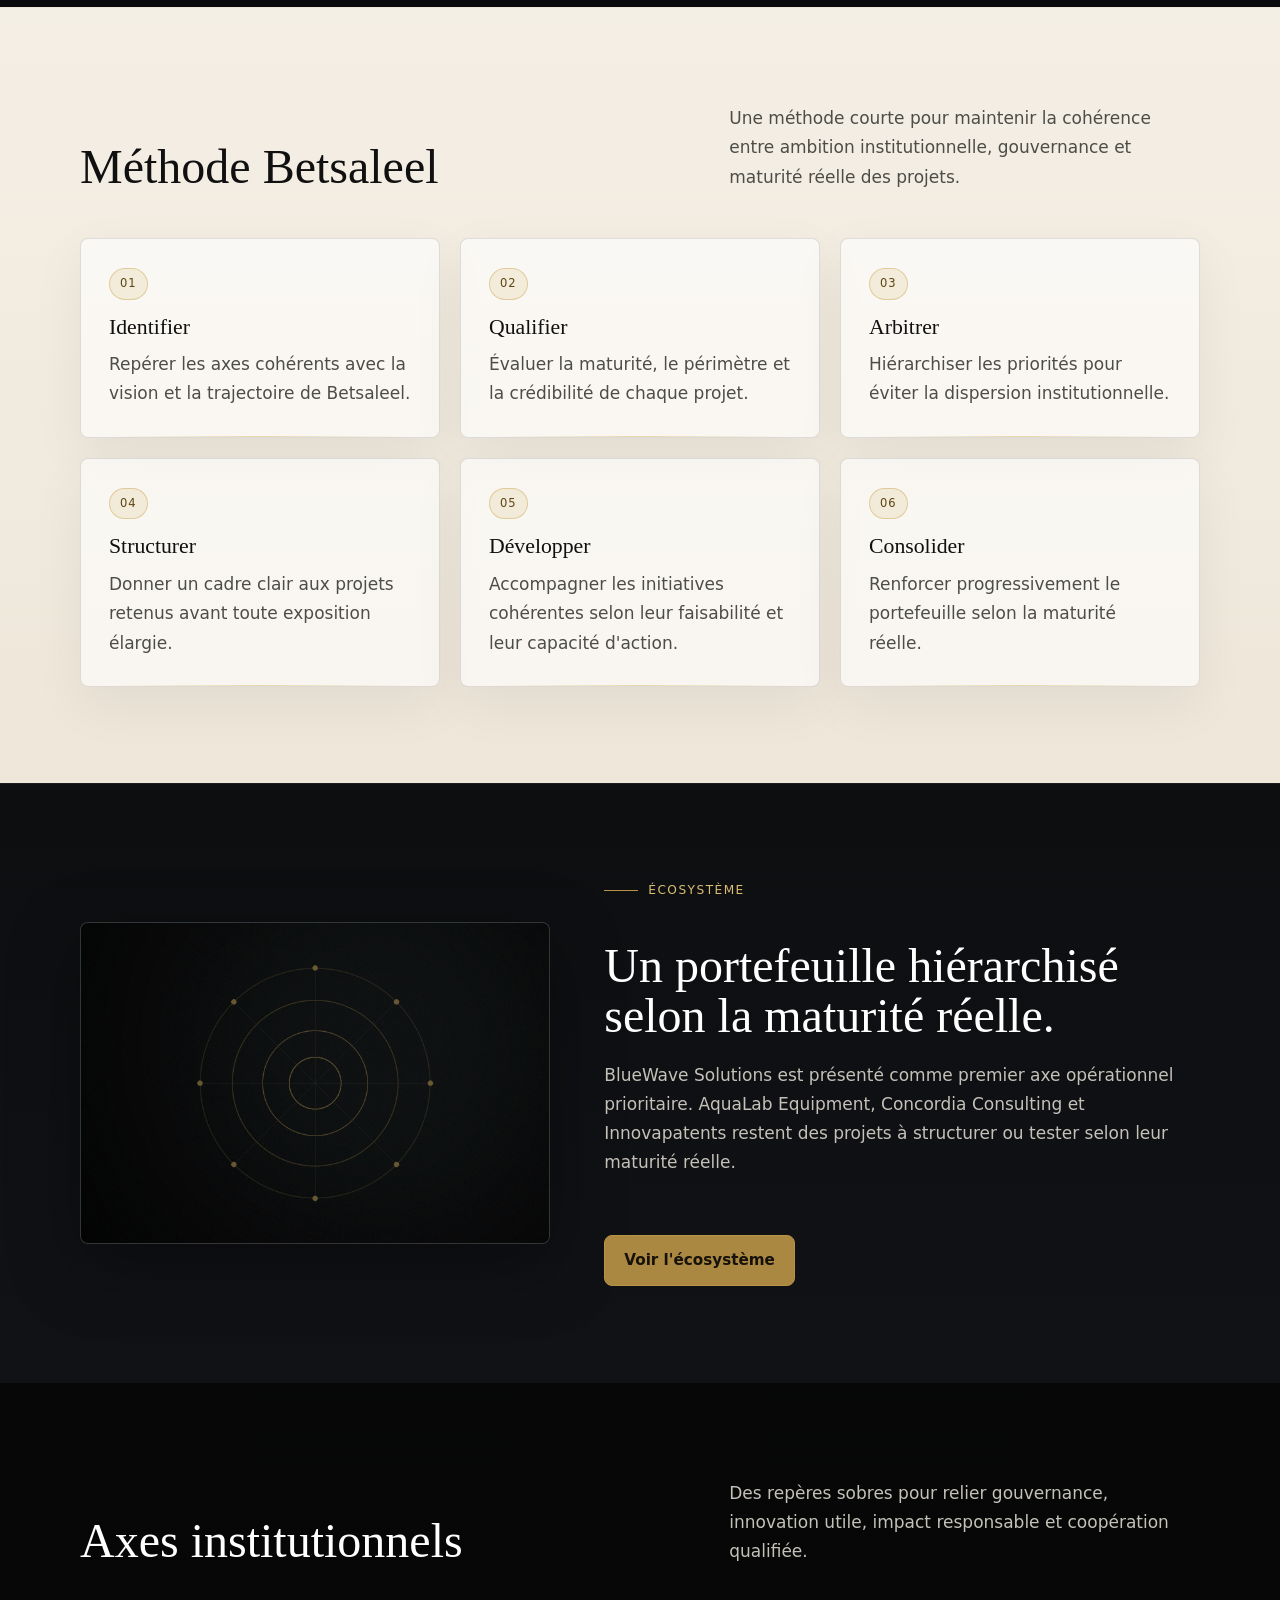
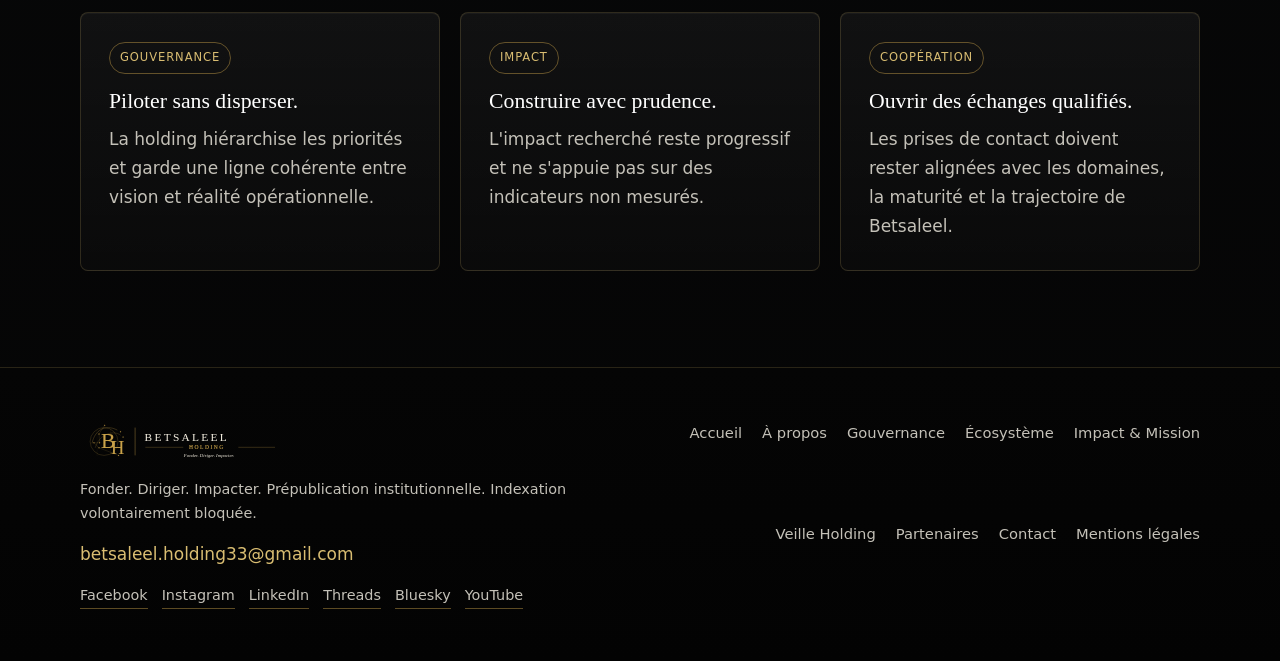
==== commit 35aab8ae: "Integrate Betsaleel premium page hero visuals" ====
--- a/index.html
+++ b/index.html
@@ -43,7 +43,7 @@
   </section>
 
   <main>
-    <section class="hero" style="--hero-image: url('../img/betsaleel_hero_institutionnel.png');">
+    <section class="hero hero-home">
       <div class="hero-inner">
         <p class="eyebrow">Betsaleel Groupe · Betsaleel Holding</p>
         <h1>Fonder une architecture. Diriger avec méthode. Impacter avec responsabilité.</h1>
--- a/assets/css/style.css
+++ b/assets/css/style.css
@@ -348,6 +348,38 @@
   max-width: 840px;
 }
 
+.hero-home {
+  --hero-image: url("../img/pages/hero-accueil-betsaleel.webp");
+}
+
+.page-about {
+  --page-image: url("../img/pages/hero-a-propos-betsaleel.webp");
+}
+
+.page-governance {
+  --page-image: url("../img/pages/hero-gouvernance-betsaleel.webp");
+}
+
+.page-ecosystem {
+  --page-image: url("../img/pages/hero-ecosysteme-betsaleel.webp");
+}
+
+.page-impact {
+  --page-image: url("../img/pages/hero-impact-mission-betsaleel.webp");
+}
+
+.page-watch {
+  --page-image: url("../img/pages/hero-veille-holding-betsaleel.webp");
+}
+
+.page-partners {
+  --page-image: url("../img/pages/hero-partenaires-betsaleel.webp");
+}
+
+.page-contact {
+  --page-image: url("../img/pages/hero-contact-betsaleel.webp");
+}
+
 .section {
   padding: 96px 0;
   border-top: 1px solid rgba(244, 239, 229, 0.045);
